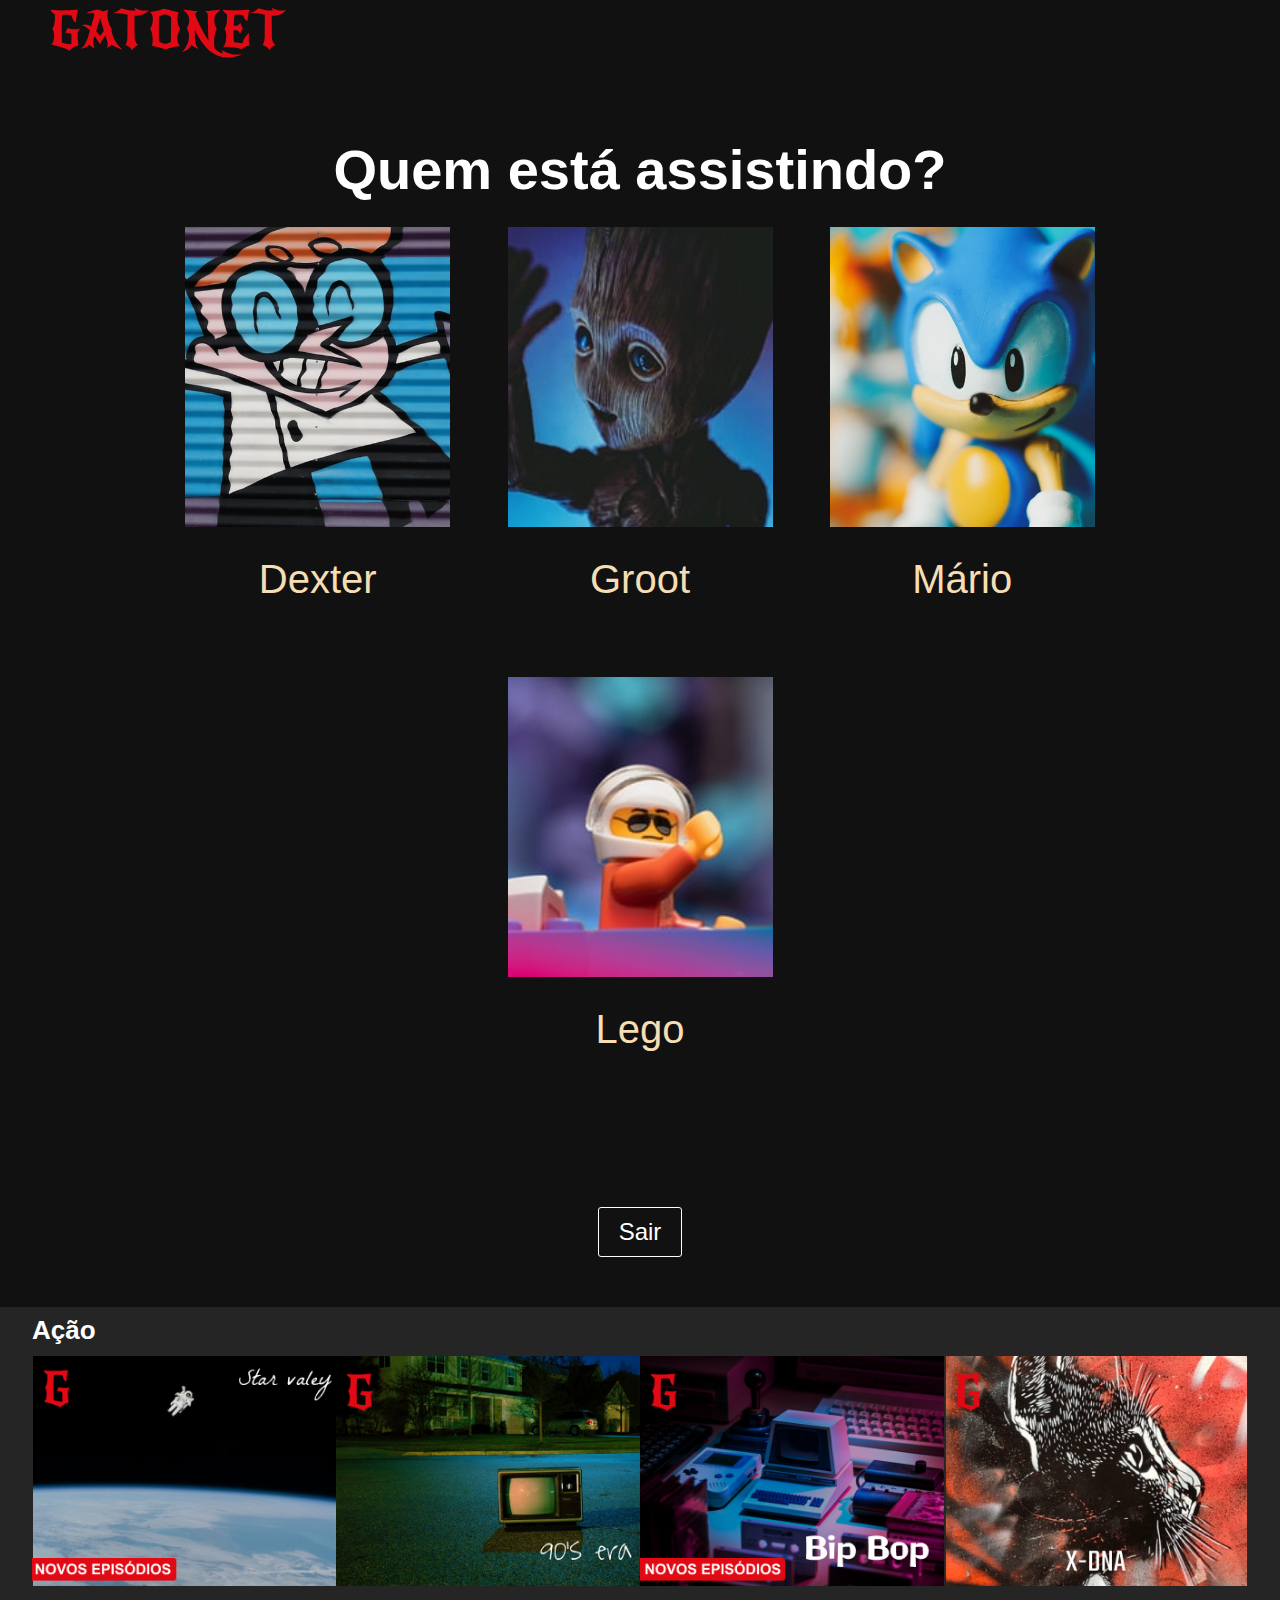
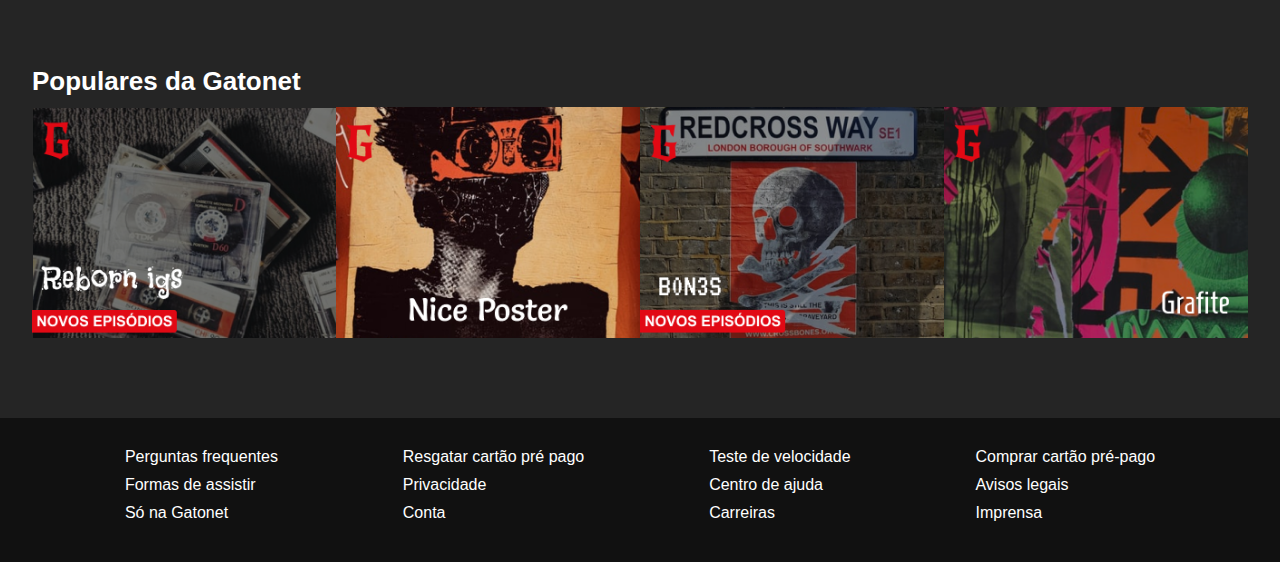
==== catalogo-login.html @ 91923c45 "Add files via upload" ====
<!DOCTYPE html>
<html lang="pt-br">

<head>
  <meta charset="UTF-8">
  <meta http-equiv="X-UA-Compatible" content="IE=edge">
  <meta name="viewport" content="width=device-width, initial-scale=1.0">
  <meta name="author" content="Lucas Carlos da Silva github:Lusques">
  <meta name="description" content="Séries e filmes para toda a família gratuito! Venha para a Gatonet e...">
  <meta name="keyworlds" content="Gatonet, séries grátis, grátis, netflix, barato">
  <link rel="shortcut icon" href="image/G.svg" type="image/svg">
  <link rel="stylesheet" href="style/style.css">
  <title>GATONET</title>
</head>

<body>
  <section id="content">
    <input type="radio" name="profile" id="select-profile0" class="choose-user" checked>
    <input type="radio" name="profile" id="select-profile1" class="choose-user">
    <input type="radio" name="profile" id="select-profile2" class="choose-user">
    <input type="radio" name="profile" id="select-profile3" class="choose-user">
    <input type="radio" name="profile" id="select-profile4" class="choose-user">
    <input type="checkbox" id="nav-phone" class="choose-user">
    <section id="loading-painel">
      <img class="svg logo-carregamento" src="image/Logo-carregamento.svg" alt="carregamento da pagina">
    </section>
    <header id="nav-bar">
      <div class="home">
        <a href="manutencao-catalogo.html"> <img src="image/Logo.svg" alt="Gatonet"></a>
      </div>
      <nav id="grid-nav0">
        <div id="grid-nav1">
          <div class="menu">
            <a href="manutencao-catalogo.html" class="navigation-button">Início</a>
            <a href="manutencao-catalogo.html" class="navigation-button">Series</a>
            <a href="manutencao-catalogo.html" class="navigation-button">Filmes</a>
            <a href="manutencao-catalogo.html" class="navigation-button">Mais recentes</a>
            <a href="manutencao-catalogo.html" class="navigation-button">Minha lista</a>
          </div>
        </div>
        <div id="grid-nav2">
          <div class="menu">
            <a class="navigation-button" href="#"><img src="image/search.svg" alt="Pesquisar"></a>
            <a class="navigation-button" href="manutencao-catalogo.html" style="text-transform: uppercase;">Infantil</a>
            <a class="navigation-button" href="manutencao-catalogo.html" style="text-transform: uppercase;">Infantil</a>
            <a class="navigation-button" href="#"> <img src="image/gift.svg" alt="Compras"> </a>
            <a class="navigation-button" href="#"> <img src="image/sino.svg" alt="Notificações"> </a>
          </div>
        </div>
        <div id="grid-nav3">
          <label id="profile-image" for="select-profile0">
            <div id="profile-mask">
            </div>
            <div>
              <img src="image/more.svg" alt="mais">
            </div>
          </label>
        </div>
      </nav>
      <div id="grid-nav-responsive">
        <label for="nav-phone">
          <img src="image/menu-phone.svg" alt="menu">
        </label>
      </div>
    </header>
    <section id="select-profile">
      <div class="home" style="margin-top: 7px;">
        <img src="image/Logo.svg" alt="">
      </div>
      <div>
        <h1 class="title">Quem está assistindo?</h1>
        <div class="users">
          <div class="flex">
            <label class="perfil" for="select-profile1">
              <div id="mask-perfil1" class="mask-perfil">
              </div>
              <p class="username">Dexter</p>
            </label>
            <label class="perfil" for="select-profile2">
              <div id="mask-perfil2" class="mask-perfil">
              </div>
              <p class="username">Groot</p>
            </label>
            <label class="perfil" for="select-profile3">
              <div id="mask-perfil3" class="mask-perfil">
              </div>
              <p class="username">Mário</p>
            </label>
            <label class="perfil" for="select-profile4">
              <div id="mask-perfil4" class="mask-perfil">
              </div>
              <p class="username">Lego</p>
            </label>
          </div>
        </div>
        <div id="div-button">
          <a href="manutencao-catalogo.html" class="button">Sair</a>
        </div>
      </div>
    </section>
    <section id="menu-phone">
      <div id="menu-phone0">
        <div id="menu-phone1">
          <label id="menu-phone2" for="select-profile0">
            <div id="profile-phone">

            </div>
            <img src="image/more.svg" alt="">
          </label>
          <div class="nav-content-phone">
            <a href="manutencao-catalogo.html" class="buttons-phone">Início</a>
            <a href="manutencao-catalogo.html" class="buttons-phone">Séries</a>
            <a href="manutencao-catalogo.html" class="buttons-phone">Filmes</a>
            <a href="manutencao-catalogo.html" class="buttons-phone">Mais recentes</a>
            <a href="manutencao-catalogo.html" class="buttons-phone">Minha lista</a>
          </div>
        </div>
      </div>

    </section>
    <section id="content-catalogo">
      <section id="serie-sample">
        <div class="pelicula">
          <div class="information-content">
            <div class="information">
              <p class="text">
                Todos têm uma função
                Trabalhando na estação
                Enfrentando os perigos
                Thomas e seus amigos
              </p>
            </div>
            <div class="information-buttons">
              <a href="#" class="information-button-play"> <img src="image/play.svg" alt=""><span> Assistir</span></a>
              <a href="#" class="information-button-more"> <img src="image/informationsvg.svg" alt=""> <span> Mais informações</span></a>
            </div>
          </div>
        </div>
      </section>
      <div style="height: 120px; width: 100%; background-color: #3A3A3A;"></div>
      <section class="catalogo">
        <div class="series-column row">
          <h2>Populares da Gatonet</h2>
          <div class="series-catalogo">
            <div class="series-column"> <img class="template" src="image/serie11.png" alt="">
              <div class="flex-row">
                <h2>1h36min</h2>
                <img class="classification" src="image/18.png" alt="">
                <h2>2016</h2>
              </div>
            </div>
            <div class="series-column"> <img class="template" src="image/serie12.jpg" alt="">
              <div class="flex-row">
                <h2>2h32min</h2>
                <img class="classification" src="image/18.png" alt="">
                <h2>2018</h2>
              </div>
            </div>
            <div class="series-column"> <img class="template" src="image/serie13.jpg" alt="">
              <div class="flex-row">
                <h2>1h12min</h2>
                <img class="classification" src="image/18.png" alt="">
                <h2>2021</h2>
              </div>
            </div>
            <div class="series-column"> <img class="template" src="image/serie14.jpg" alt="">
              <div class="flex-row">
                <h2>3h13min</h2>
                <img class="classification" src="image/18.png" alt="">
                <h2>2022</h2>
              </div>
            </div>
          </div>
        </div>
        <div class="series-column row">
          <h2>Continue assistindo</h2>
          <div class="series-catalogo">
            <div class="series-column"> <img class="template" src="image/serie21.png" alt="">
            </div>
            <div class="series-column"> <img class="template" src="image/serie22.jpg" alt="">
            </div>
            <div class="series-column"> <img class="template" src="image/serie23.jpg" alt="">
            </div>
            <div class="series-column"> <img class="template" src="image/serie24.jpg" alt="">
            </div>
          </div>
        </div>
        <div class="series-column row">
          <h2>Ação</h2>
          <div class="series-catalogo">
            <div class="series-column"> <img class="template" src="image/serie31.png" alt="">
            </div>
            <div class="series-column"> <img class="template" src="image/serie32.jpg" alt="">
            </div>
            <div class="series-column"> <img class="template" src="image/serie33.jpg" alt="">
            </div>
            <div class="series-column"> <img class="template" src="image/serie34.jpg" alt="">
            </div>
          </div>
        </div>
        <div class="series-column row">
          <h2>Populares da Gatonet</h2>
          <div class="series-catalogo">
            <div class="series-column"> <img class="template" src="image/serie41.png" alt="">
            </div>
            <div class="series-column"> <img class="template" src="image/serie42.jpg" alt="">
            </div>
            <div class="series-column"> <img class="template" src="image/serie43.jpg" alt="">
            </div>
            <div class="series-column"> <img class="template" src="image/serie44.jpg" alt="">
            </div>
          </div>
        </div>
        <footer>
          <section>
            <div>
              <a href="#">Perguntas frequentes</a>
              <a href="#">Formas de assistir</a>
              <a href="#">Só na Gatonet</a>
            </div>
            <div>
              <a href="#">Resgatar cartão pré pago</a>
              <a href="#">Privacidade</a>
              <a href="#">Conta</a>
            </div>
            <div>
              <a href="#">Teste de velocidade</a>
              <a href="#">Centro de ajuda</a>
              <a href="#">Carreiras</a>
            </div>
            <div>
              <a href="#">Comprar cartão pré-pago</a>
              <a href="#">Avisos legais</a>
              <a href="#">Imprensa </a>
            </div>
          </section>
        </footer>
      </section>
    </section>
  </section>
</body>

</html>
---- style/style.css ----
* {
  margin: 0;
  padding: 0;

  font-family: Arial, Helvetica, sans-serif;
  list-style: none;
  text-decoration: none;

  /* transition: 0.6s; */
}
body {
  background-color: #252525;
}

footer {
  padding: 30px 0;
  height: fit-content;
  width: 100%;
  background-color: #111;
}

footer section {
  margin: auto;
  display: flex;
  flex-direction: row;
  justify-content: space-evenly;
  height: 60%;
  width: 100%;
}

footer div {
  display: flex;
  flex-direction: column;
}

footer a {
  margin: auto 0;
  margin-bottom: 10px;
  color: var(--color-text);

  text-align: left;
}

:root {
  --min-height: 100vh;
  --min-width: 100%;
  --svg-img-height: 100%;
  --svg-img-width: 100%;

  --position-some: -300%;

  --color-text: white;
  --color-background: #111;
}

#content {
  min-height: 100vh;
  height: fit-content;
  min-width: var(--min-width);

  background-color: #252525;
}

#content-manutencao {
  min-height: var(--min-height);
  height: fit-content;
  min-width: var(--min-width);

  background-position: right;
  background-size: cover;
  background-image: url(../image/404.jfif);
}

#loading-painel {
  height: var(--min-height);
  width: var(--min-width);
  position: fixed;
  top: var(--position-some);
  left: 0;

  opacity: 1;
  z-index: 0;

  animation-name: painel-loading;
  animation-duration: 5s;
  background-color: var(--color-background);
}

#select-profile {
  min-height: var(--min-height);
  height: fit-content;
  width: var(--min-width);

  position: absolute;
  top: 0;
  left: 0;

  background-color: var(--color-background);

  transition: 1s;
  z-index: 10;
}

#menu-phone {
  display: none;
  position: absolute;
  top: var(--position-some);
  left: 0;

  background-color: #222;
  height: 100vh;
  width: 100%;
  z-index: 5;

  transition: 0.6s;
}

#menu-phone0 {
  position: absolute;
  top: 50%;
  left: 50%;
  transform: translate(-50%, -50%);
  min-height: 70%;
  height: fit-content;
  width: 70%;
}

#menu-phone1 {
  margin: 30px auto;
  height: 100%;
  width: fit-content;

  display: flex;
  flex-direction: column;
  justify-content: space-evenly;
}

#menu-phone2 {
  display: flex;
  margin: auto;
  flex-direction: row;
}

#profile-phone {
  margin-left: 23px;
  min-height: 60px;
  min-width: 60px;

  overflow: hidden;

  background-color: red;
}

#profile-phone ~ img {
  display: inline-block;
  margin-left: 10px;
}

#content-catalogo {
  position: relative;
  top: 0;
  left: 0;
  width: 100%;
}

#mask-perfil1 {
  background-size: 200%;
  background-position: center;
  background-image: url(../image/perfil1.jfif);
}

#mask-perfil2 {
  background-size: 200%;
  background-position: center;
  background-image: url(../image/perfil2.jfif);
}

#mask-perfil3 {
  background-size: 200%;
  background-position: center;
  background-image: url(../image/perfil3.jfif);
}

#mask-perfil4 {
  background-size: 200%;
  background-position: center;
  background-image: url(../image/perfil4.jfif);
}

#div-button {
  margin-top: 50px;
  margin-bottom: 50px;
  display: flex;
}

#nav-bar {
  position: absolute;
  top: 0;
  left: 0;

  display: grid;
  grid-template-columns: repeat(100, 1fr);
  height: 4.6875rem;
  width: var(--min-width);
  background-color: var(--color-background);

  transition: 0.6s;
  z-index: 10;
}

#grid-nav0 {
  display: grid;
  grid-template-columns: repeat(7, 1fr);
  grid-column-start: 5;
  grid-column-end: 101;
}

#grid-nav1 {
  grid-column-start: 1;
  grid-column-end: 4;
}

#grid-nav2 {
  grid-column-start: 5;
  grid-column-end: 7;
}

#grid-nav3 {
  height: 100%;
  grid-column-start: 7;
  grid-column-end: 8;
}

#grid-nav-responsive {
  display: none;
}

#grid-nav-responsive label {
  cursor: pointer;
}

#profile-menu-phone {
  max-height: 45px;
  max-width: 45px;
  background-color: red;
}

#profile-image {
  display: flex;
  position: relative;
  top: 50%;
  transform: translateY(-50%);
  margin: auto 0 auto 5%;
}

#profile-image:hover {
  cursor: pointer;
}

#profile-image div:nth-child(2) {
  margin: auto 0 auto 10px;
}

#profile-mask {
  height: 45px;
  width: 45px;
  /* overflow: hidden; */

  background-color: rgb(255, 0, 0);
}
#serie-sample {
  min-height: 100vh;
  width: 100%;

  background-position: center;
  background-size: cover;
  background-image: url(../image/train.jpg);
}
/* ===== ID Manutenção ===== */
#manut-mask {
  height: var(--min-height);
  width: 100%;

  text-align: center;
  background-color: rgba(0, 0, 0, 0.7);
}
#manut-mask section {
  position: absolute;
  top: 45%;
  left: 50%;
  transform: translate(-50%, -55%);
  width: 950px;
}
#manut-mask h1 {
  margin-top: 125px;
  margin-bottom: 20px;

  font-weight: initial;
  font-size: 60px;

  color: var(--color-text);
}
#manut-mask p {
  margin-bottom: 180px;
  font-size: 25px;

  color: var(--color-text);
}
#manut-mask a {
  padding: 10px 20px;
  border: solid 1px var(--color-text);
  border-radius: 3px;

  font-size: 25px;

  color: var(--color-text);
}
#manut-mask a:hover {
  color: #111;
  background-color: var(--color-text);
}
/* ===== class ===== */
.home {
  margin: auto;
  padding-left: 50px;
}

.nav-content-phone {
  width: fit-content;
  margin: auto;
}

.buttons-phone {
  margin-top: 20px;
  display: block;

  font-size: 1.75rem;
  text-align: center;
  color: var(--color-text);
}

.choose-user {
  display: none;
}

.svg {
  height: 95%;
  width: var(--svg-img-width);
}

.logo-carregamento {
  position: relative;
  left: 50%;
  transform: translate(-50%, 2.5%);

  animation-name: loading;
  animation-duration: 3.5s;
  opacity: 1;
}

.title {
  margin-top: 75px;
  margin-bottom: 25px;

  font-size: 3.5rem;

  font-weight: bold;
  text-align: center;
  color: white;
}

.users {
  width: 80%;
  margin: auto;
}

.flex {
  display: flex;
  justify-content: space-evenly;
  flex-wrap: wrap;
}

.mask-perfil {
  height: 18.75rem;
  width: 16.5625rem;
  overflow: hidden;
}

.perfil {
  transition: 0.6s;
}

.perfil:hover {
  cursor: pointer;
  filter: contrast(0.6);
}

.username {
  margin-top: 30px;
  margin-bottom: 75px;
  font-size: 2.5rem;
  text-align: center;
  color: wheat;
}

.button {
  margin: auto;
  padding: 10px 20px;
  border: solid 1px var(--color-text);
  border-radius: 3px;

  grid-column-start: 6;
  grid-column-end: 9;

  font-size: 1.5rem;
  text-align: center;
  margin-top: 30px;
  color: var(--color-text);

  transition: 0.6s;
}

.button:hover {
  color: var(--color-background);
  background-color: var(--color-text);
}

.menu {
  height: 100%;
  display: flex;
  font-size: 1.25rem;
  justify-content: space-evenly;
}

.menu a {
  margin: auto 0;
  color: var(--color-text);
}

.menu img {
  margin: auto 0;
  height: 50%;
}

.navigation-button {
  transition: 0.6s;
}

.navigation-button:hover {
  border-bottom: solid 1px var(--color-text);
}

.pelicula {
  height: 100vh;
  width: 100%;

  position: relative;
  top: 0;
  left: 0;

  background-color: rgba(0, 0, 0, 0.5);
}

.information-content {
  height: fit-content;
  width: 360px;

  position: relative;
  top: 40%;
  left: 50px;
  transform: translateY(-50%);
  /* background-color: red; */
}

.information {
  margin-bottom: 25px;
  height: fit-content;
  width: 290px;

  line-height: 1.5;
  position: relative;
  top: 0;
  left: 0;
}

.text {
  font-size: 21px;
  color: var(--color-text);
}

.information-buttons {
  display: flex;
  font-weight: bold;
}

.information-buttons span {
  position: relative;
  bottom: 0px;
}

.information-button-play {
  position: relative;
  padding: 5px 10px;
  border-radius: 3px;
  color: black;
  background-color: rgba(255, 255, 255, 0.9);
  transition: 0.6s;
}
.information-button-play:hover {
  background-color: white;
}

.information-buttons img {
  position: relative;
  top: 50%;
  transform: translateY(-50%);
}

.information-button-more {
  margin-left: 20px;
  position: relative;

  color: var(--color-text);
  padding: 5px 10px;
  vertical-align: auto;
  border-radius: 3px;
  background-color: #565052ce;

  transition: 0.6s;
}
.information-button-more:hover {
  background-color: #565052ff;
}

.information-button-more img {
  position: relative;
  top: 50%;
  transform: translateY(-50%);
  height: 15px;
}

.catalogo {
  margin: auto;
  position: absolute;
  top: 55%;
  left: 50%;
  transform: translateX(-50%);
  height: 300px;
  width: 100%;

  /* background-color: red; */
}
.series-column {
  margin: auto;
  width: 100%;
  margin-bottom: 40px;
  display: flex;
  flex-direction: column;
}
.series-column h2 {
  margin-bottom: 10px;

  font-size: 26px;
  color: var(--color-text);
}
.series-column img {
  width: 100%;
}
.row {
  width: 95%;
}
.template {
  transition: 0.6s;
}
.template:hover {
  cursor: pointer;

  transform: scale(1.05);

  box-shadow: 2px 2px 20px rgba(255, 255, 255, 0.8);
  z-index: 1;
}
.series-catalogo {
  margin-bottom: px;
  display: grid;
  grid-template-columns: repeat(4, 1fr);
  flex-wrap: wrap;
  transition: 0.6s;
}
.classification {
  max-height: 34px;
  max-width: 34px;
}

.flex-row {
  margin-top: 10px;
  display: flex;
  justify-content: space-evenly;
}
/* ===== animações ===== */

#select-profile0:checked ~ #nav-bar {
  position: absolute;
  top: -30%;
}

#select-profile1:checked ~ #select-profile,
#select-profile2:checked ~ #select-profile,
#select-profile3:checked ~ #select-profile,
#select-profile4:checked ~ #select-profile {
  opacity: 0;
  top: var(--position-some);
}

#nav-phone:checked ~ #menu-phone {
  top: 0;
}

#select-profile0:checked ~ #nav-bar #grid-nav3 #profile-mask,
#select-profile0:checked ~ #menu-phone #profile-phone {
  opacity: 0;
}
#select-profile1:checked ~ #nav-bar #grid-nav3 #profile-mask,
#select-profile1:checked ~ #menu-phone #profile-phone {
  background-size: 90px;
  background-position: center;
  background-image: url(../image/perfil1.jfif);
}
#select-profile2:checked ~ #nav-bar #grid-nav3 #profile-mask,
#select-profile2:checked ~ #menu-phone #profile-phone {
  background-size: 90px;
  background-position: center;
  background-image: url(../image/perfil2.jfif);
}
#select-profile3:checked ~ #nav-bar #grid-nav3 #profile-mask,
#select-profile3:checked ~ #menu-phone #profile-phone {
  background-size: 90px;
  background-position: center;
  background-image: url(../image/perfil3.jfif);
}
#select-profile4:checked ~ #nav-bar #grid-nav3 #profile-mask,
#select-profile4:checked ~ #menu-phone #profile-phone {
  background-size: 120px;
  background-position: center;
  background-image: url(../image/perfil4.jfif);
}

@keyframes loading {
  0% {
    opacity: 0;
  }
  20% {
    opacity: 1;
  }
  40% {
    opacity: 0;
  }
  60% {
    opacity: 1;
  }
  80% {
    opacity: 0;
  }
  100% {
    opacity: 1;
  }
}
@keyframes painel-loading {
  0% {
    top: 0;
    opacity: 1;
    z-index: 20;
  }
  20% {
    top: 0;
    opacity: 1;
    z-index: 20;
  }
  40% {
    top: 0;
    opacity: 1;
    z-index: 20;
  }
  60% {
    top: 0;
    opacity: 1;
    z-index: 20;
  }
  70% {
    top: 0;
    opacity: 1;
    z-index: 20;
  }
  100% {
    top: 0;
    opacity: 0;
    z-index: 20;
  }
}

@media only screen and (max-width: 1400px) {
  #grid-nav1 {
    grid-column-start: 1;
    grid-column-end: 5;
  }
}

@media only screen and (max-width: 1200px) {
  #menu-phone {
    display: block;
  }
  #nav-bar {
    grid-template-columns: repeat(7, 1fr);
  }
  #grid-nav1 {
    grid-column-start: 1;
    grid-column-end: 5;
  }
  #grid-nav0 {
    display: none;
  }
  #grid-nav-responsive {
    /* padding-right: 10px; */
    display: block;
    height: 100%;
    width: 100%;
    grid-column-start: 7;
  }
  #grid-nav-responsive label {
    margin: auto;
    align-content: center;
  }
  #grid-nav-responsive img {
    width: 75px;
  }
}
@media only screen and (max-width: 995px) {
  footer a {
    font-size: 10px;
  }
  #manut-mask section {
    width: fit-content;
  }
  #manut-mask h1 {
    margin-top: 120px;
    margin-bottom: 20px;

    font-size: 40px;
  }
  #manut-mask p {
    margin-bottom: 165px;
    font-size: 15px;

    color: var(--color-text);
  }
  #manut-mask a {
    font-size: 15px;

    color: var(--color-text);
  }
  /* .series-column {

  } */
  .series-column h2 {
    font-size: 16px;
  }
  .series-catalogo h2:nth-child(3) {
    color: transparent;
    background-clip: text;
    -webkit-background-clip: text;
    background-image: linear-gradient(white, #777, #444, white);
  }
  .classification {
    display: none;
  }
}
@media only screen and (max-width: 661px) {
  .home {
    width: fit-content;
    padding: 0;
  }
  .title {
    font-size: 2.5rem;
  }
  .mask-perfil {
    height: 16.75rem;
    width: 14.5625rem;
  }
  .username {
    font-size: 1.5rem;
  }
  footer a {
    transform: scale(0.7);
  }
}
@media only screen and (max-width: 440px) {
  .title {
    font-size: 1.5rem;
  }
  .mask-perfil {
    height: 14.75rem;
    width: 12.5625rem;
  }
  .username {
    font-size: 1.25rem;
  }
  .series-column h2 {
    font-size: 12px;
  }
  .text {
    font-size: 16px;
  }
  .information-content {
    left: 0;
    transform: scale(0.7);
  }
  /* .information-button-play {
    transform: scale(0.7);
  }
  .information-button-more {
    transform: scale(0.7);
  } */
}
@media only screen and (max-width: 375px) {
  .home img {
    max-width: 150px;
  }
  .series-column h2 {
    display: none;
  }
  .information-content {
    width: fit-content;
  }
}
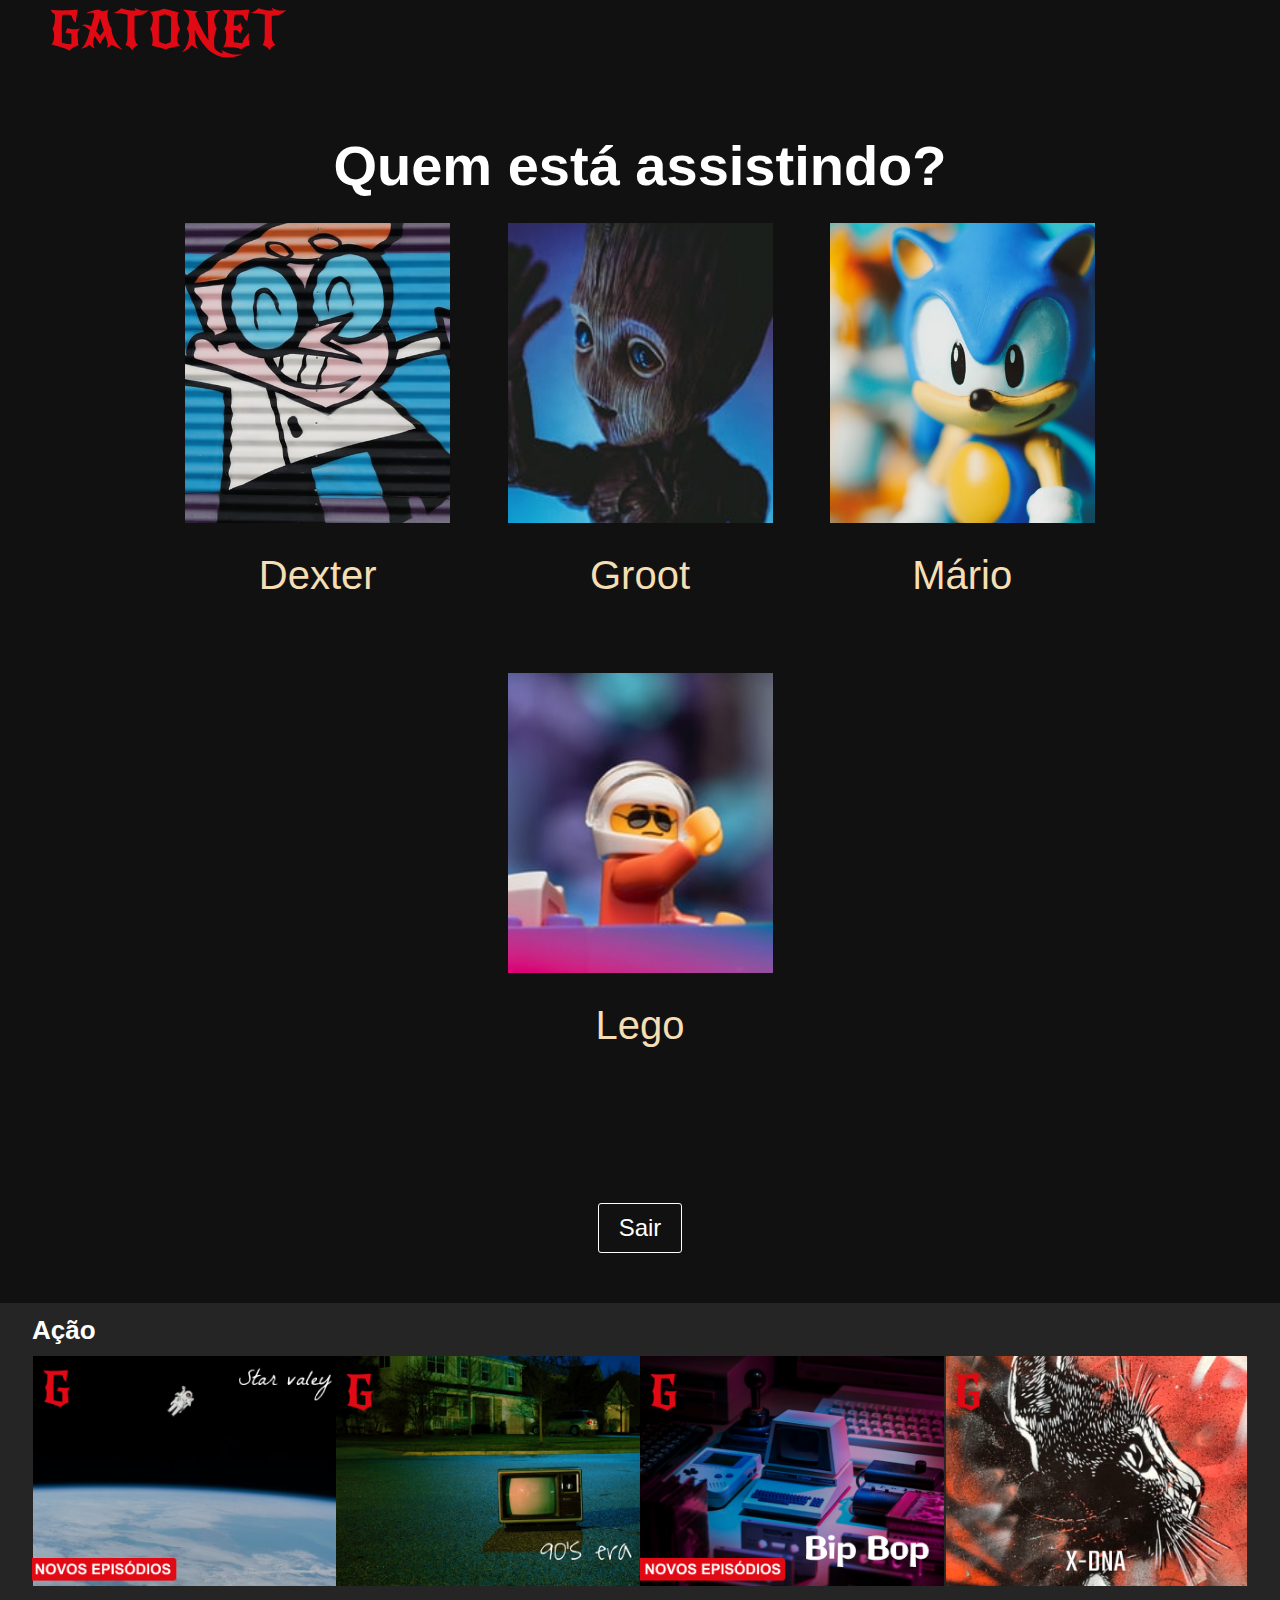
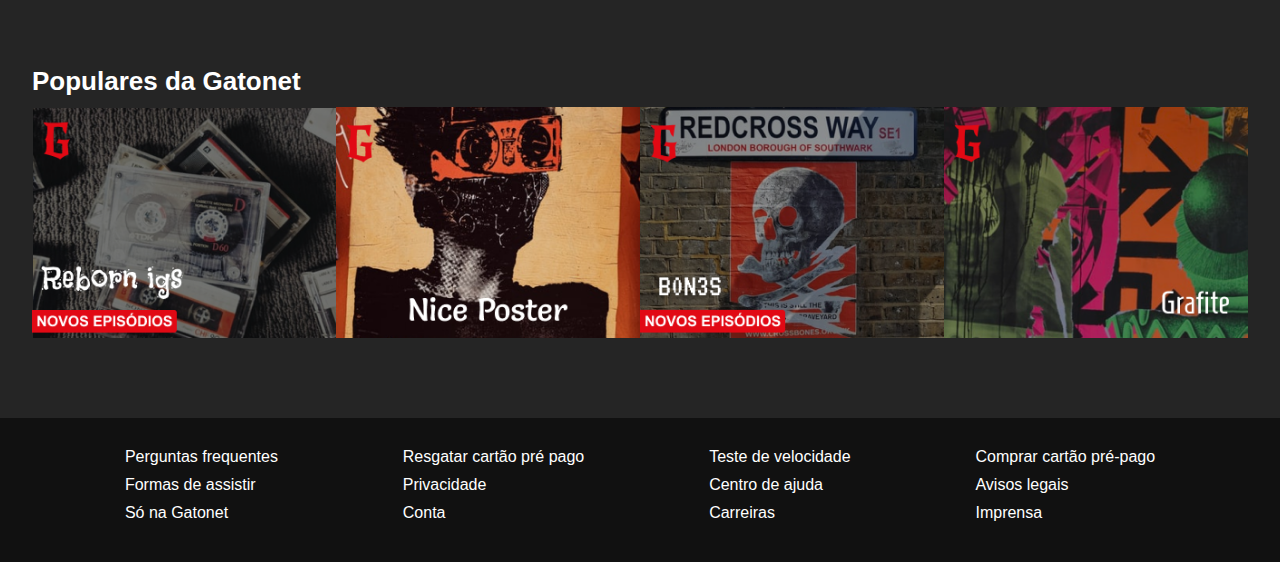
==== commit 4f0d3bdd: "Update catalogo-login.html" ====
--- a/catalogo-login.html
+++ b/catalogo-login.html
@@ -1,5 +1,5 @@
-<!DOCTYPE html>
-<html lang="pt-br">
+<!DOCTYPE index<html lang="pt-br">
+
 
 <head>
   <meta charset="UTF-8">
@@ -26,7 +26,7 @@
     </section>
     <header id="nav-bar">
       <div class="home">
-        <a href="manutencao-catalogo.html"> <img src="image/Logo.svg" alt="Gatonet"></a>
+        <a href="#"> <img src="image/Logo.svg" alt="Gatonet"></a>
       </div>
       <nav id="grid-nav0">
         <div id="grid-nav1">
@@ -36,12 +36,12 @@
             <a href="manutencao-catalogo.html" class="navigation-button">Filmes</a>
             <a href="manutencao-catalogo.html" class="navigation-button">Mais recentes</a>
             <a href="manutencao-catalogo.html" class="navigation-button">Minha lista</a>
+            <a href="index.html" class="buttons-phone" style="border: solid 1px white; border-radius: 3px; padding: 3px 6px;">Sair</a>
           </div>
         </div>
         <div id="grid-nav2">
           <div class="menu">
             <a class="navigation-button" href="#"><img src="image/search.svg" alt="Pesquisar"></a>
-            <a class="navigation-button" href="manutencao-catalogo.html" style="text-transform: uppercase;">Infantil</a>
             <a class="navigation-button" href="manutencao-catalogo.html" style="text-transform: uppercase;">Infantil</a>
             <a class="navigation-button" href="#"> <img src="image/gift.svg" alt="Compras"> </a>
             <a class="navigation-button" href="#"> <img src="image/sino.svg" alt="Notificações"> </a>
@@ -94,7 +94,7 @@
           </div>
         </div>
         <div id="div-button">
-          <a href="manutencao-catalogo.html" class="button">Sair</a>
+          <a href="index.html" class="button">Sair</a>
         </div>
       </div>
     </section>
@@ -131,8 +131,8 @@
               </p>
             </div>
             <div class="information-buttons">
-              <a href="#" class="information-button-play"> <img src="image/play.svg" alt=""><span> Assistir</span></a>
-              <a href="#" class="information-button-more"> <img src="image/informationsvg.svg" alt=""> <span> Mais informações</span></a>
+              <a href="manutencao-catalogo.html" class="information-button-play"> <img src="image/play.svg" alt=""><span> Assistir</span></a>
+              <a href="manutencao-catalogo.html" class="information-button-more"> <img src="image/informationsvg.svg" alt=""> <span> Mais informações</span></a>
             </div>
           </div>
         </div>
@@ -240,4 +240,4 @@
   </section>
 </body>
 
-</html>+</html>
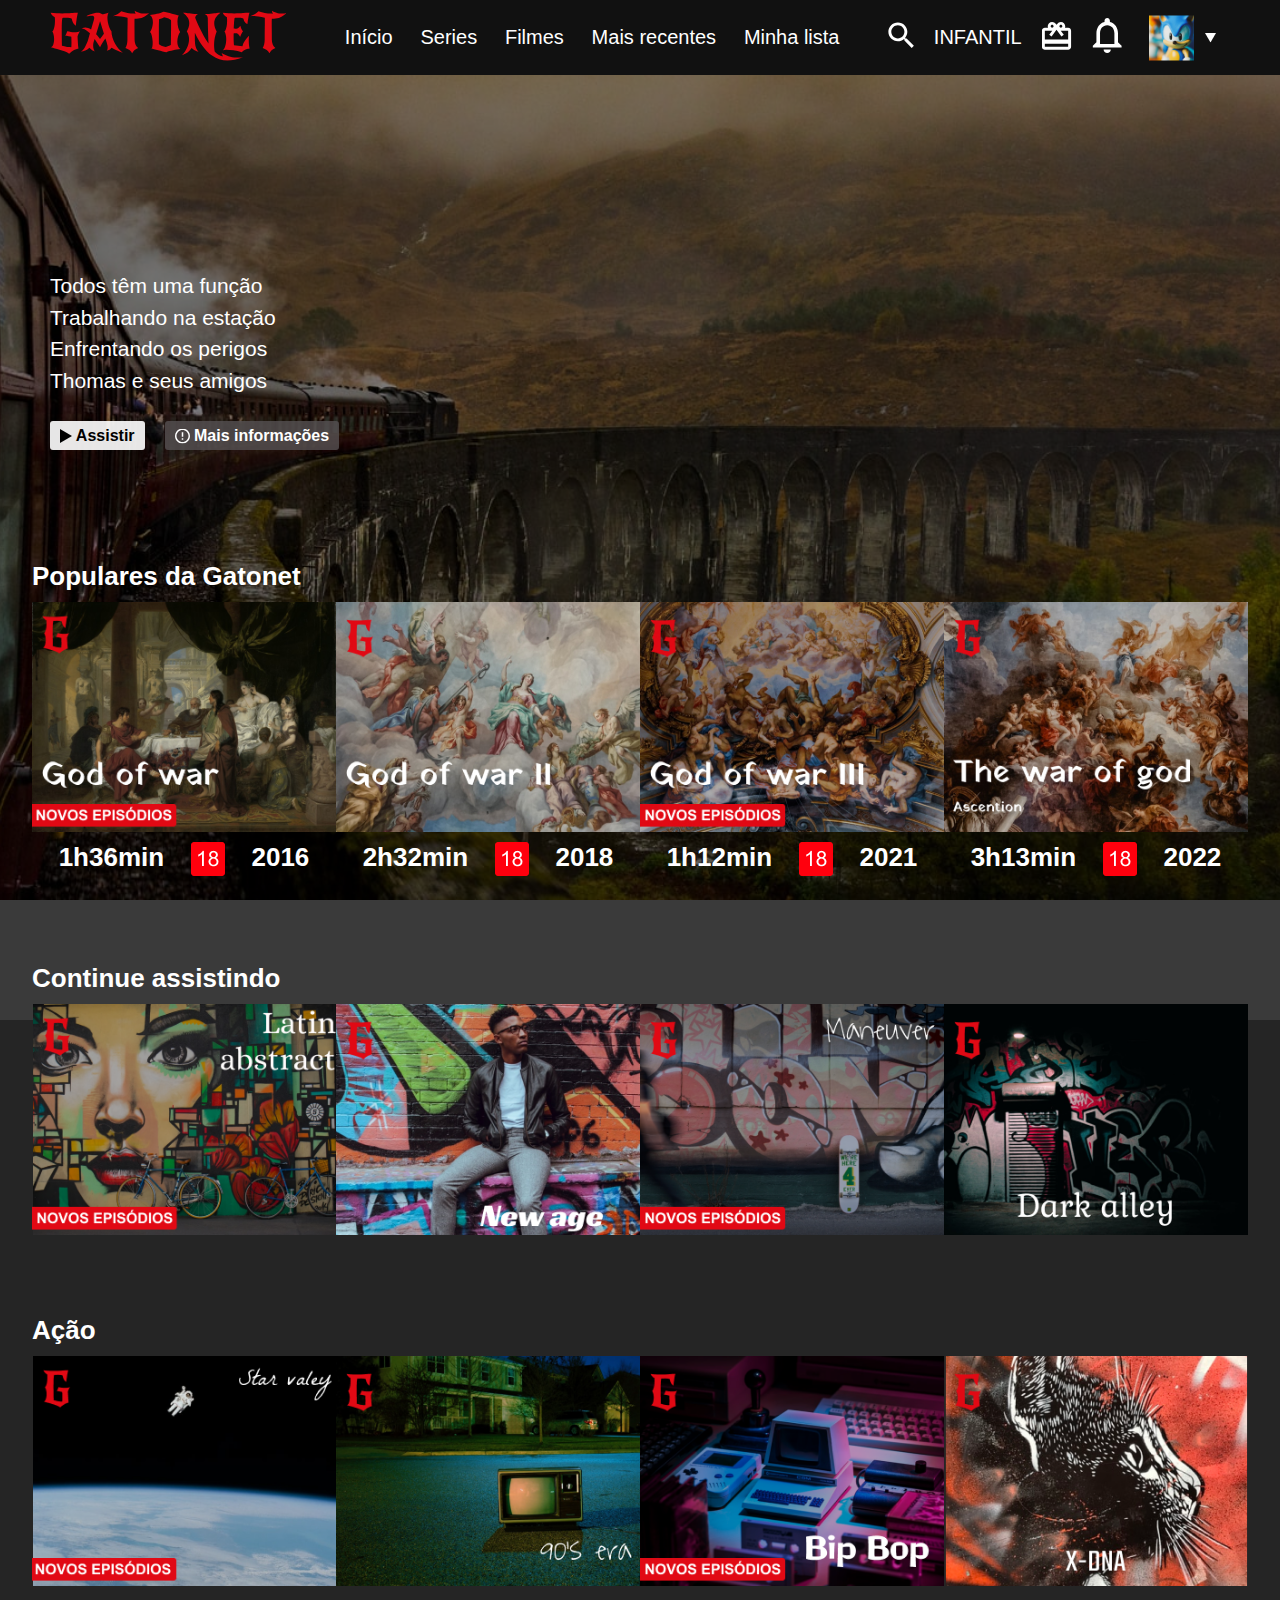
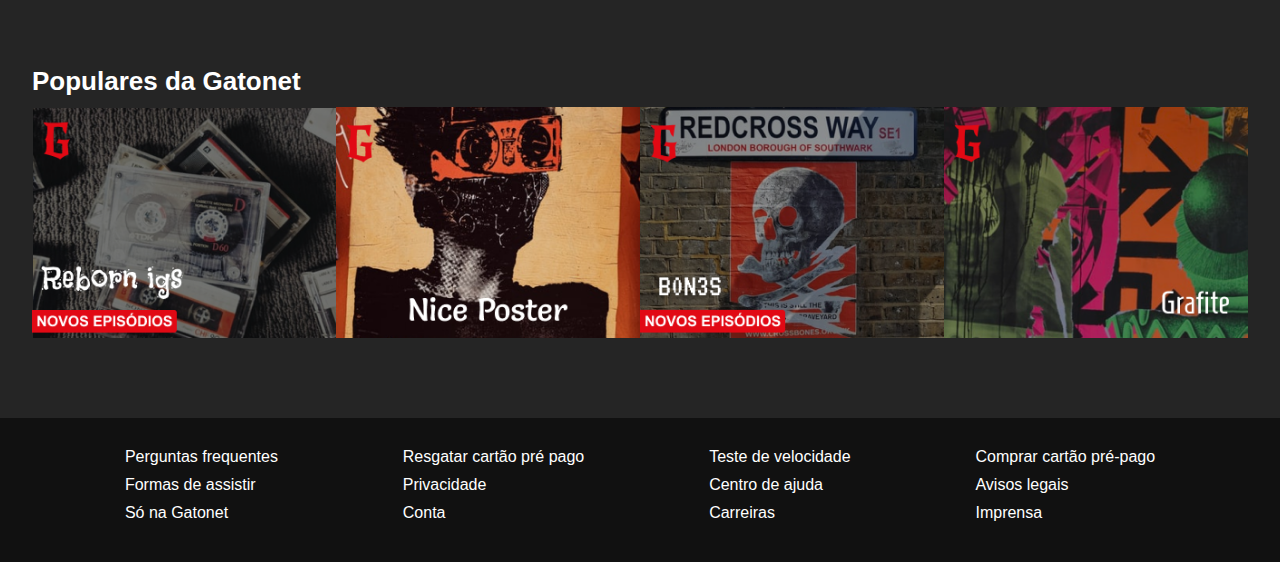
==== commit 2ea2f904: "Update catalogo-login.html" ====
--- a/catalogo-login.html
+++ b/catalogo-login.html
@@ -1,5 +1,5 @@
-<!DOCTYPE index<html lang="pt-br">
-
+<!DOCTYPE html>
+<html lang="pt-br">
 
 <head>
   <meta charset="UTF-8">
@@ -9,16 +9,16 @@
   <meta name="description" content="Séries e filmes para toda a família gratuito! Venha para a Gatonet e...">
   <meta name="keyworlds" content="Gatonet, séries grátis, grátis, netflix, barato">
   <link rel="shortcut icon" href="image/G.svg" type="image/svg">
-  <link rel="stylesheet" href="style/style.css">
+  <link rel="stylesheet" href="style/style2.css">
   <title>GATONET</title>
 </head>
 
 <body>
   <section id="content">
-    <input type="radio" name="profile" id="select-profile0" class="choose-user" checked>
+    <input type="radio" name="profile" id="select-profile0" class="choose-user">
     <input type="radio" name="profile" id="select-profile1" class="choose-user">
     <input type="radio" name="profile" id="select-profile2" class="choose-user">
-    <input type="radio" name="profile" id="select-profile3" class="choose-user">
+    <input type="radio" name="profile" id="select-profile3" class="choose-user" checked>
     <input type="radio" name="profile" id="select-profile4" class="choose-user">
     <input type="checkbox" id="nav-phone" class="choose-user">
     <section id="loading-painel">
@@ -36,7 +36,6 @@
             <a href="manutencao-catalogo.html" class="navigation-button">Filmes</a>
             <a href="manutencao-catalogo.html" class="navigation-button">Mais recentes</a>
             <a href="manutencao-catalogo.html" class="navigation-button">Minha lista</a>
-            <a href="index.html" class="buttons-phone" style="border: solid 1px white; border-radius: 3px; padding: 3px 6px;">Sair</a>
           </div>
         </div>
         <div id="grid-nav2">
@@ -113,6 +112,7 @@
             <a href="manutencao-catalogo.html" class="buttons-phone">Filmes</a>
             <a href="manutencao-catalogo.html" class="buttons-phone">Mais recentes</a>
             <a href="manutencao-catalogo.html" class="buttons-phone">Minha lista</a>
+            <a href="index.html" class="buttons-phone" style="border: solid 1px white; border-radius: 3px; padding: 3px 6px;">Sair</a>
           </div>
         </div>
       </div>
--- a/style/style2.css
+++ b/style/style2.css
@@ -0,0 +1,834 @@
+* {
+  margin: 0;
+  padding: 0;
+
+  font-family: Arial, Helvetica, sans-serif;
+  list-style: none;
+  text-decoration: none;
+
+  /* transition: 0.6s; */
+}
+body {
+  background-color: #252525;
+}
+
+footer {
+  padding: 30px 0;
+  height: fit-content;
+  width: 100%;
+  background-color: #111;
+}
+
+footer section {
+  margin: auto;
+  display: flex;
+  flex-direction: row;
+  justify-content: space-evenly;
+  height: 60%;
+  width: 100%;
+}
+
+footer div {
+  display: flex;
+  flex-direction: column;
+}
+
+footer a {
+  margin: auto 0;
+  margin-bottom: 10px;
+  color: var(--color-text);
+
+  text-align: left;
+}
+
+:root {
+  --min-height: 100vh;
+  --min-width: 100%;
+  --svg-img-height: 100%;
+  --svg-img-width: 100%;
+
+  --position-some: -300%;
+
+  --color-text: white;
+  --color-background: #111;
+}
+
+#content {
+  min-height: 100vh;
+  height: fit-content;
+  min-width: var(--min-width);
+
+  background-color: #252525;
+}
+
+#content-manutencao {
+  min-height: var(--min-height);
+  height: fit-content;
+  min-width: var(--min-width);
+
+  background-position: right;
+  background-size: cover;
+  background-image: url(../image/404.jfif);
+}
+
+#loading-painel {
+  height: var(--min-height);
+  width: var(--min-width);
+  position: fixed;
+  top: var(--position-some);
+  left: 0;
+
+  opacity: 1;
+  z-index: 0;
+
+  animation-name: painel-loading;
+  animation-duration: 5s;
+  background-color: var(--color-background);
+}
+
+#select-profile {
+  min-height: var(--min-height);
+  height: fit-content;
+  width: var(--min-width);
+
+  position: absolute;
+  top: 0;
+  left: 0;
+
+  background-color: var(--color-background);
+
+  transition: 1s;
+  z-index: 10;
+}
+
+#menu-phone {
+  display: none;
+  position: absolute;
+  top: var(--position-some);
+  left: 0;
+
+  background-color: #222;
+  height: 100vh;
+  width: 100%;
+  z-index: 5;
+
+  transition: 0.6s;
+}
+
+#menu-phone0 {
+  position: absolute;
+  top: 50%;
+  left: 50%;
+  transform: translate(-50%, -50%);
+  min-height: 70%;
+  height: fit-content;
+  width: 70%;
+}
+
+#menu-phone1 {
+  margin: 30px auto;
+  height: 100%;
+  width: fit-content;
+
+  display: flex;
+  flex-direction: column;
+  justify-content: space-evenly;
+}
+
+#menu-phone2 {
+  display: flex;
+  margin: auto;
+  flex-direction: row;
+}
+
+#profile-phone {
+  margin-left: 23px;
+  min-height: 60px;
+  min-width: 60px;
+
+  overflow: hidden;
+
+  background-color: red;
+}
+
+#profile-phone ~ img {
+  display: inline-block;
+  margin-left: 10px;
+}
+
+#content-catalogo {
+  position: relative;
+  top: 0;
+  left: 0;
+  width: 100%;
+}
+
+#mask-perfil1 {
+  background-size: 200%;
+  background-position: center;
+  background-image: url(../image/perfil1.jfif);
+}
+
+#mask-perfil2 {
+  background-size: 200%;
+  background-position: center;
+  background-image: url(../image/perfil2.jfif);
+}
+
+#mask-perfil3 {
+  background-size: 200%;
+  background-position: center;
+  background-image: url(../image/perfil3.jfif);
+}
+
+#mask-perfil4 {
+  background-size: 200%;
+  background-position: center;
+  background-image: url(../image/perfil4.jfif);
+}
+
+#div-button {
+  margin-top: 50px;
+  margin-bottom: 50px;
+  display: flex;
+}
+
+#nav-bar {
+  position: absolute;
+  top: 0;
+  left: 0;
+
+  display: grid;
+  grid-template-columns: repeat(100, 1fr);
+  height: 4.6875rem;
+  width: var(--min-width);
+  background-color: var(--color-background);
+
+  transition: 0.6s;
+  z-index: 10;
+}
+
+#grid-nav0 {
+  display: grid;
+  grid-template-columns: repeat(7, 1fr);
+  grid-column-start: 5;
+  grid-column-end: 101;
+}
+
+#grid-nav1 {
+  grid-column-start: 1;
+  grid-column-end: 4;
+}
+
+#grid-nav2 {
+  grid-column-start: 5;
+  grid-column-end: 7;
+}
+
+#grid-nav3 {
+  height: 100%;
+  grid-column-start: 7;
+  grid-column-end: 8;
+}
+
+#grid-nav-responsive {
+  display: none;
+}
+
+#grid-nav-responsive label {
+  cursor: pointer;
+}
+
+#profile-menu-phone {
+  max-height: 45px;
+  max-width: 45px;
+  background-color: red;
+}
+
+#profile-image {
+  display: flex;
+  position: relative;
+  top: 50%;
+  transform: translateY(-50%);
+  margin: auto 0 auto 5%;
+}
+
+#profile-image:hover {
+  cursor: pointer;
+}
+
+#profile-image div:nth-child(2) {
+  margin: auto 0 auto 10px;
+}
+
+#profile-mask {
+  height: 45px;
+  width: 45px;
+  /* overflow: hidden; */
+
+  background-color: rgb(255, 0, 0);
+}
+#serie-sample {
+  min-height: 100vh;
+  width: 100%;
+
+  background-position: center;
+  background-size: cover;
+  background-image: url(../image/train.jpg);
+}
+/* ===== ID Manutenção ===== */
+#manut-mask {
+  height: var(--min-height);
+  width: 100%;
+
+  text-align: center;
+  background-color: rgba(0, 0, 0, 0.7);
+}
+#manut-mask section {
+  position: absolute;
+  top: 45%;
+  left: 50%;
+  transform: translate(-50%, -55%);
+  width: 950px;
+}
+#manut-mask h1 {
+  margin-top: 125px;
+  margin-bottom: 20px;
+
+  font-weight: initial;
+  font-size: 60px;
+
+  color: var(--color-text);
+}
+#manut-mask p {
+  margin-bottom: 180px;
+  font-size: 25px;
+
+  color: var(--color-text);
+}
+#manut-mask a {
+  padding: 10px 20px;
+  border: solid 1px var(--color-text);
+  border-radius: 3px;
+
+  font-size: 25px;
+
+  color: var(--color-text);
+}
+#manut-mask a:hover {
+  color: #111;
+  background-color: var(--color-text);
+}
+/* ===== class ===== */
+.home {
+  margin: auto;
+  padding-left: 50px;
+}
+
+.nav-content-phone {
+  width: fit-content;
+  margin: auto;
+}
+
+.buttons-phone {
+  margin-top: 20px;
+  display: block;
+
+  font-size: 1.75rem;
+  text-align: center;
+  color: var(--color-text);
+}
+
+.choose-user {
+  display: none;
+}
+
+.svg {
+  height: 95%;
+  width: var(--svg-img-width);
+}
+
+.logo-carregamento {
+  position: relative;
+  left: 50%;
+  transform: translate(-50%, 2.5%);
+
+  animation-name: loading;
+  animation-duration: 3.5s;
+  opacity: 1;
+}
+
+.title {
+  margin-top: 75px;
+  margin-bottom: 25px;
+
+  font-size: 3.5rem;
+
+  font-weight: bold;
+  text-align: center;
+  color: white;
+}
+
+.users {
+  width: 80%;
+  margin: auto;
+}
+
+.flex {
+  display: flex;
+  justify-content: space-evenly;
+  flex-wrap: wrap;
+}
+
+.mask-perfil {
+  height: 18.75rem;
+  width: 16.5625rem;
+  overflow: hidden;
+}
+
+.perfil {
+  transition: 0.6s;
+}
+
+.perfil:hover {
+  cursor: pointer;
+  filter: contrast(0.6);
+}
+
+.username {
+  margin-top: 30px;
+  margin-bottom: 75px;
+  font-size: 2.5rem;
+  text-align: center;
+  color: wheat;
+}
+
+.button {
+  margin: auto;
+  padding: 10px 20px;
+  border: solid 1px var(--color-text);
+  border-radius: 3px;
+
+  grid-column-start: 6;
+  grid-column-end: 9;
+
+  font-size: 1.5rem;
+  text-align: center;
+  margin-top: 30px;
+  color: var(--color-text);
+
+  transition: 0.6s;
+}
+
+.button:hover {
+  color: var(--color-background);
+  background-color: var(--color-text);
+}
+
+.menu {
+  height: 100%;
+  display: flex;
+  font-size: 1.25rem;
+  justify-content: space-evenly;
+}
+
+.menu a {
+  margin: auto 0;
+  color: var(--color-text);
+}
+
+.menu img {
+  margin: auto 0;
+  height: 50%;
+}
+
+.navigation-button {
+  transition: 0.6s;
+}
+
+.navigation-button:hover {
+  border-bottom: solid 1px var(--color-text);
+}
+
+.pelicula {
+  height: 100vh;
+  width: 100%;
+
+  position: relative;
+  top: 0;
+  left: 0;
+
+  background-color: rgba(0, 0, 0, 0.5);
+}
+
+.information-content {
+  height: fit-content;
+  width: 360px;
+
+  position: relative;
+  top: 40%;
+  left: 50px;
+  transform: translateY(-50%);
+  /* background-color: red; */
+}
+
+.information {
+  margin-bottom: 25px;
+  height: fit-content;
+  width: 290px;
+
+  line-height: 1.5;
+  position: relative;
+  top: 0;
+  left: 0;
+}
+
+.text {
+  font-size: 21px;
+  color: var(--color-text);
+}
+
+.information-buttons {
+  display: flex;
+  font-weight: bold;
+}
+
+.information-buttons span {
+  position: relative;
+  bottom: 0px;
+}
+
+.information-button-play {
+  position: relative;
+  padding: 5px 10px;
+  border-radius: 3px;
+  color: black;
+  background-color: rgba(255, 255, 255, 0.9);
+  transition: 0.6s;
+}
+.information-button-play:hover {
+  background-color: white;
+}
+
+.information-buttons img {
+  position: relative;
+  top: 50%;
+  transform: translateY(-50%);
+}
+
+.information-button-more {
+  margin-left: 20px;
+  position: relative;
+
+  color: var(--color-text);
+  padding: 5px 10px;
+  vertical-align: auto;
+  border-radius: 3px;
+  background-color: #565052ce;
+
+  transition: 0.6s;
+}
+.information-button-more:hover {
+  background-color: #565052ff;
+}
+
+.information-button-more img {
+  position: relative;
+  top: 50%;
+  transform: translateY(-50%);
+  height: 15px;
+}
+
+.catalogo {
+  margin: auto;
+  position: absolute;
+  top: 55%;
+  left: 50%;
+  transform: translateX(-50%);
+  height: 300px;
+  width: 100%;
+
+  /* background-color: red; */
+}
+.series-column {
+  margin: auto;
+  width: 100%;
+  margin-bottom: 40px;
+  display: flex;
+  flex-direction: column;
+}
+.series-column h2 {
+  margin-bottom: 10px;
+
+  font-size: 26px;
+  color: var(--color-text);
+}
+.series-column img {
+  width: 100%;
+}
+.row {
+  width: 95%;
+}
+.template {
+  transition: 0.6s;
+}
+.template:hover {
+  cursor: pointer;
+
+  transform: scale(1.05);
+
+  box-shadow: 2px 2px 20px rgba(255, 255, 255, 0.8);
+  z-index: 1;
+}
+.series-catalogo {
+  margin-bottom: px;
+  display: grid;
+  grid-template-columns: repeat(4, 1fr);
+  flex-wrap: wrap;
+  transition: 0.6s;
+}
+.classification {
+  max-height: 34px;
+  max-width: 34px;
+}
+
+.flex-row {
+  margin-top: 10px;
+  display: flex;
+  justify-content: space-evenly;
+}
+/* ===== animações ===== */
+
+#select-profile0:checked ~ #nav-bar {
+  position: absolute;
+  top: -30%;
+}
+
+#select-profile1:checked ~ #select-profile,
+#select-profile2:checked ~ #select-profile,
+#select-profile3:checked ~ #select-profile,
+#select-profile4:checked ~ #select-profile {
+  opacity: 0;
+  top: var(--position-some);
+}
+
+#nav-phone:checked ~ #menu-phone {
+  top: 0;
+}
+
+#select-profile0:checked ~ #nav-bar #grid-nav3 #profile-mask,
+#select-profile0:checked ~ #menu-phone #profile-phone {
+  opacity: 0;
+}
+#select-profile1:checked ~ #nav-bar #grid-nav3 #profile-mask,
+#select-profile1:checked ~ #menu-phone #profile-phone {
+  background-size: 90px;
+  background-position: center;
+  background-image: url(../image/perfil1.jfif);
+}
+#select-profile2:checked ~ #nav-bar #grid-nav3 #profile-mask,
+#select-profile2:checked ~ #menu-phone #profile-phone {
+  background-size: 90px;
+  background-position: center;
+  background-image: url(../image/perfil2.jfif);
+}
+#select-profile3:checked ~ #nav-bar #grid-nav3 #profile-mask,
+#select-profile3:checked ~ #menu-phone #profile-phone {
+  background-size: 90px;
+  background-position: center;
+  background-image: url(../image/perfil3.jfif);
+}
+#select-profile4:checked ~ #nav-bar #grid-nav3 #profile-mask,
+#select-profile4:checked ~ #menu-phone #profile-phone {
+  background-size: 120px;
+  background-position: center;
+  background-image: url(../image/perfil4.jfif);
+}
+
+/* @keyframes loading {
+  0% {
+    opacity: 0;
+  }
+  20% {
+    opacity: 1;
+  }
+  40% {
+    opacity: 0;
+  }
+  60% {
+    opacity: 1;
+  }
+  80% {
+    opacity: 0;
+  }
+  100% {
+    opacity: 1;
+  }
+}
+@keyframes painel-loading {
+  0% {
+    top: 0;
+    opacity: 1;
+    z-index: 20;
+  }
+  20% {
+    top: 0;
+    opacity: 1;
+    z-index: 20;
+  }
+  40% {
+    top: 0;
+    opacity: 1;
+    z-index: 20;
+  }
+  60% {
+    top: 0;
+    opacity: 1;
+    z-index: 20;
+  }
+  70% {
+    top: 0;
+    opacity: 1;
+    z-index: 20;
+  }
+  100% {
+    top: 0;
+    opacity: 0;
+    z-index: 20;
+  }
+} */
+
+@media only screen and (max-width: 1400px) {
+  #grid-nav1 {
+    grid-column-start: 1;
+    grid-column-end: 5;
+  }
+}
+
+@media only screen and (max-width: 1200px) {
+  #menu-phone {
+    display: block;
+  }
+  #nav-bar {
+    grid-template-columns: repeat(7, 1fr);
+  }
+  #grid-nav1 {
+    grid-column-start: 1;
+    grid-column-end: 5;
+  }
+  #grid-nav0 {
+    display: none;
+  }
+  #grid-nav-responsive {
+    /* padding-right: 10px; */
+    display: block;
+    height: 100%;
+    width: 100%;
+    grid-column-start: 7;
+  }
+  #grid-nav-responsive label {
+    margin: auto;
+    align-content: center;
+  }
+  #grid-nav-responsive img {
+    width: 75px;
+  }
+}
+@media only screen and (max-width: 995px) {
+  footer a {
+    font-size: 10px;
+  }
+  #manut-mask section {
+    width: fit-content;
+  }
+  #manut-mask h1 {
+    margin-top: 120px;
+    margin-bottom: 20px;
+
+    font-size: 40px;
+  }
+  #manut-mask p {
+    margin-bottom: 165px;
+    font-size: 15px;
+
+    color: var(--color-text);
+  }
+  #manut-mask a {
+    font-size: 15px;
+
+    color: var(--color-text);
+  }
+  /* .series-column {
+
+  } */
+  .series-column h2 {
+    font-size: 16px;
+  }
+  .series-catalogo h2:nth-child(3) {
+    color: transparent;
+    background-clip: text;
+    -webkit-background-clip: text;
+    background-image: linear-gradient(white, #777, #444, white);
+  }
+  .classification {
+    display: none;
+  }
+}
+@media only screen and (max-width: 661px) {
+  .home {
+    width: fit-content;
+    padding: 0;
+  }
+  .title {
+    font-size: 2.5rem;
+  }
+  .mask-perfil {
+    height: 16.75rem;
+    width: 14.5625rem;
+  }
+  .username {
+    font-size: 1.5rem;
+  }
+  footer a {
+    transform: scale(0.7);
+  }
+}
+@media only screen and (max-width: 440px) {
+  .title {
+    font-size: 1.5rem;
+  }
+  .mask-perfil {
+    height: 14.75rem;
+    width: 12.5625rem;
+  }
+  .username {
+    font-size: 1.25rem;
+  }
+  .series-column h2 {
+    font-size: 12px;
+  }
+  .text {
+    font-size: 16px;
+  }
+  .information-content {
+    left: 0;
+    transform: scale(0.7);
+  }
+  /* .information-button-play {
+    transform: scale(0.7);
+  }
+  .information-button-more {
+    transform: scale(0.7);
+  } */
+}
+@media only screen and (max-width: 375px) {
+  .home img {
+    max-width: 150px;
+  }
+  .series-column h2 {
+    display: none;
+  }
+  .information-content {
+    width: fit-content;
+  }
+}
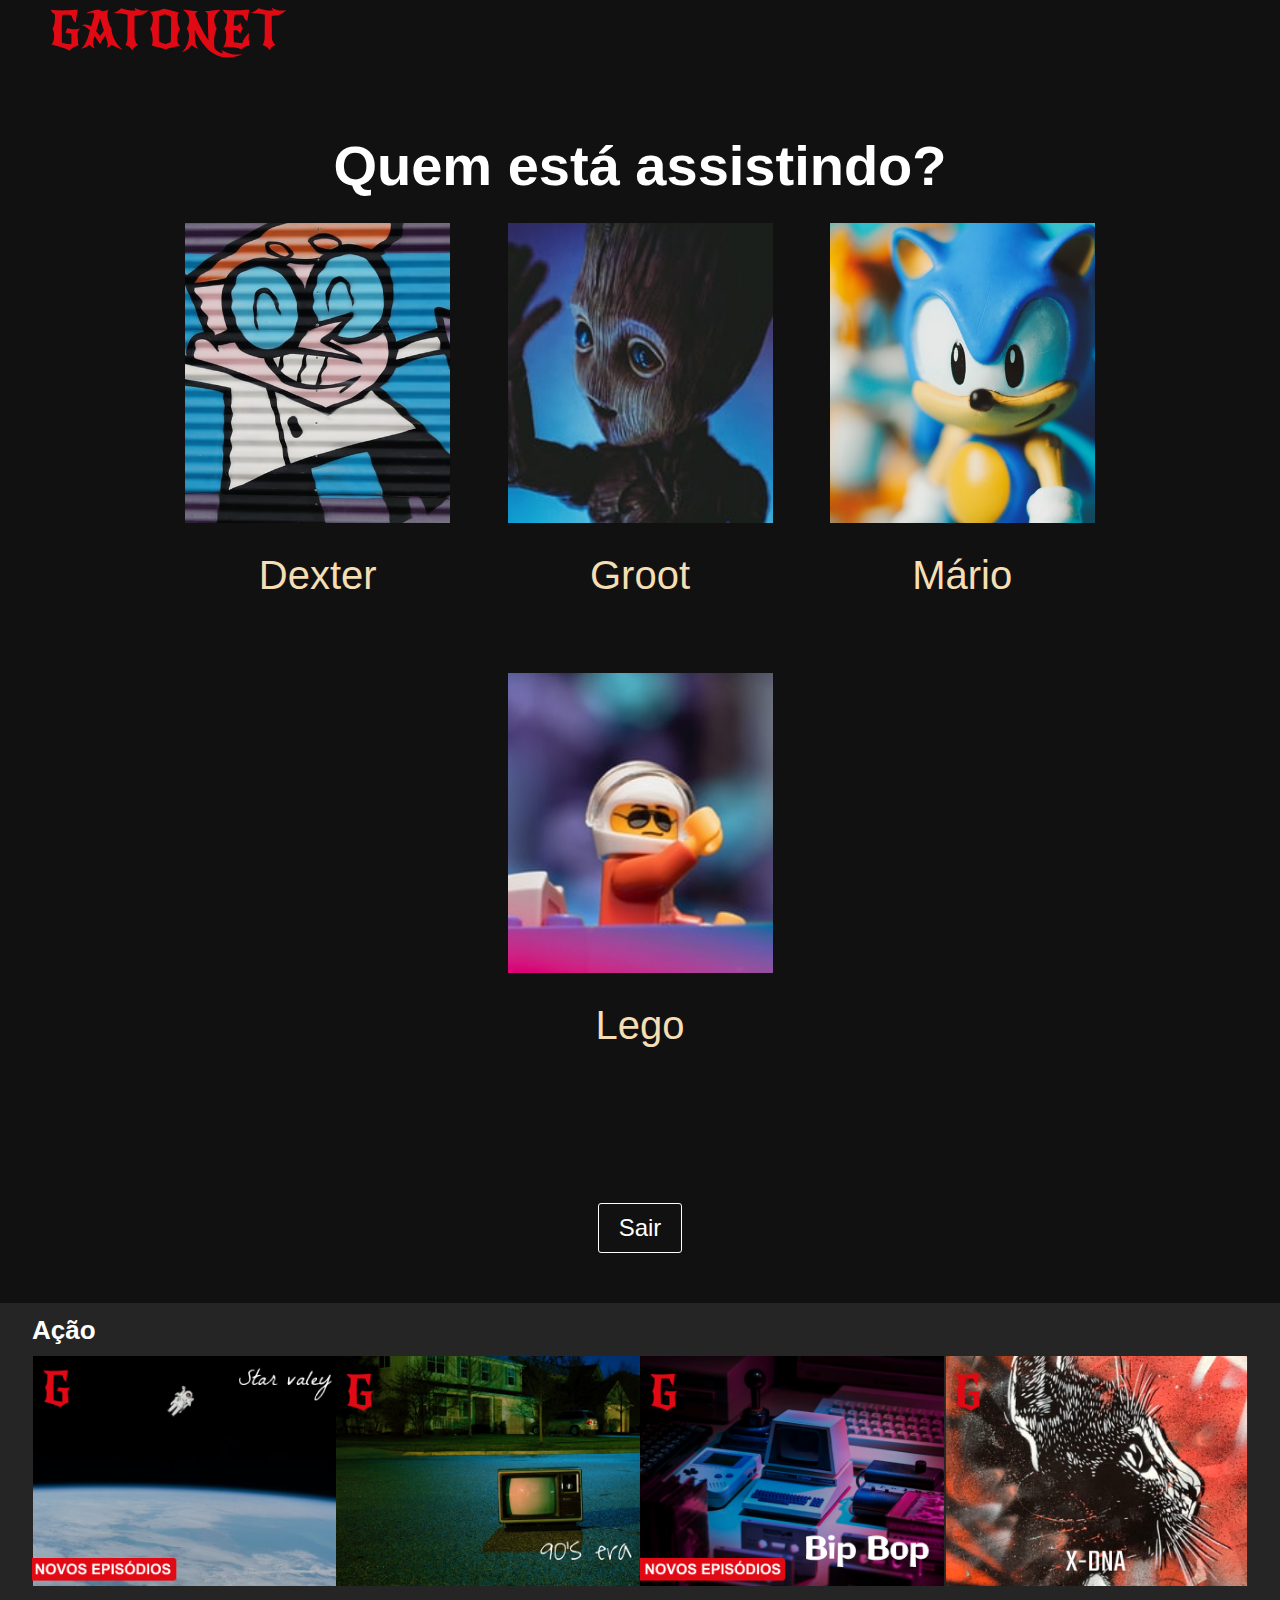
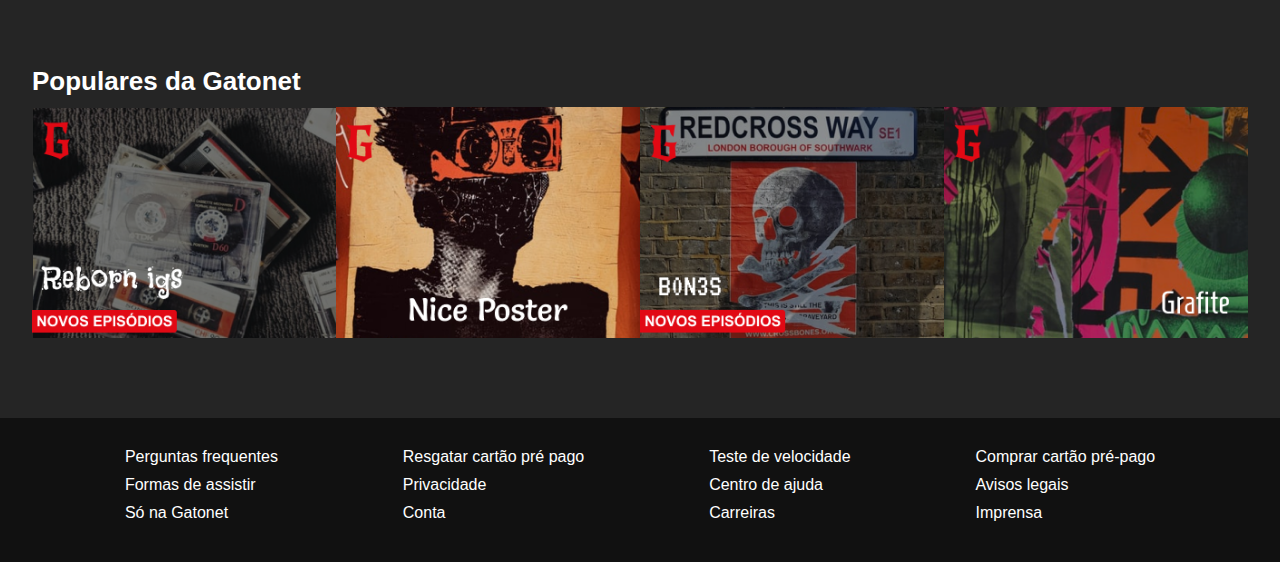
==== commit 7b21c277: "Update catalogo-login.html" ====
--- a/catalogo-login.html
+++ b/catalogo-login.html
@@ -1,5 +1,5 @@
-<!DOCTYPE html>
-<html lang="pt-br">
+<!DOCTYPE index<html lang="pt-br">
+
 
 <head>
   <meta charset="UTF-8">
@@ -9,16 +9,16 @@
   <meta name="description" content="Séries e filmes para toda a família gratuito! Venha para a Gatonet e...">
   <meta name="keyworlds" content="Gatonet, séries grátis, grátis, netflix, barato">
   <link rel="shortcut icon" href="image/G.svg" type="image/svg">
-  <link rel="stylesheet" href="style/style2.css">
+  <link rel="stylesheet" href="style/style.css">
   <title>GATONET</title>
 </head>
 
 <body>
   <section id="content">
-    <input type="radio" name="profile" id="select-profile0" class="choose-user">
+    <input type="radio" name="profile" id="select-profile0" class="choose-user" checked>
     <input type="radio" name="profile" id="select-profile1" class="choose-user">
     <input type="radio" name="profile" id="select-profile2" class="choose-user">
-    <input type="radio" name="profile" id="select-profile3" class="choose-user" checked>
+    <input type="radio" name="profile" id="select-profile3" class="choose-user">
     <input type="radio" name="profile" id="select-profile4" class="choose-user">
     <input type="checkbox" id="nav-phone" class="choose-user">
     <section id="loading-painel">
@@ -36,6 +36,7 @@
             <a href="manutencao-catalogo.html" class="navigation-button">Filmes</a>
             <a href="manutencao-catalogo.html" class="navigation-button">Mais recentes</a>
             <a href="manutencao-catalogo.html" class="navigation-button">Minha lista</a>
+            <a href="index.html" class="buttons-phone" style="border: solid 1px white; border-radius: 3px; padding: 3px 6px;">Sair</a>
           </div>
         </div>
         <div id="grid-nav2">
@@ -112,7 +113,6 @@
             <a href="manutencao-catalogo.html" class="buttons-phone">Filmes</a>
             <a href="manutencao-catalogo.html" class="buttons-phone">Mais recentes</a>
             <a href="manutencao-catalogo.html" class="buttons-phone">Minha lista</a>
-            <a href="index.html" class="buttons-phone" style="border: solid 1px white; border-radius: 3px; padding: 3px 6px;">Sair</a>
           </div>
         </div>
       </div>
--- a/style/style.css
+++ b/style/style.css
@@ -0,0 +1,834 @@
+* {
+  margin: 0;
+  padding: 0;
+
+  font-family: Arial, Helvetica, sans-serif;
+  list-style: none;
+  text-decoration: none;
+
+  /* transition: 0.6s; */
+}
+body {
+  background-color: #252525;
+}
+
+footer {
+  padding: 30px 0;
+  height: fit-content;
+  width: 100%;
+  background-color: #111;
+}
+
+footer section {
+  margin: auto;
+  display: flex;
+  flex-direction: row;
+  justify-content: space-evenly;
+  height: 60%;
+  width: 100%;
+}
+
+footer div {
+  display: flex;
+  flex-direction: column;
+}
+
+footer a {
+  margin: auto 0;
+  margin-bottom: 10px;
+  color: var(--color-text);
+
+  text-align: left;
+}
+
+:root {
+  --min-height: 100vh;
+  --min-width: 100%;
+  --svg-img-height: 100%;
+  --svg-img-width: 100%;
+
+  --position-some: -300%;
+
+  --color-text: white;
+  --color-background: #111;
+}
+
+#content {
+  min-height: 100vh;
+  height: fit-content;
+  min-width: var(--min-width);
+
+  background-color: #252525;
+}
+
+#content-manutencao {
+  min-height: var(--min-height);
+  height: fit-content;
+  min-width: var(--min-width);
+
+  background-position: right;
+  background-size: cover;
+  background-image: url(../image/404.jfif);
+}
+
+#loading-painel {
+  height: var(--min-height);
+  width: var(--min-width);
+  position: fixed;
+  top: var(--position-some);
+  left: 0;
+
+  opacity: 1;
+  z-index: 0;
+
+  animation-name: painel-loading;
+  animation-duration: 5s;
+  background-color: var(--color-background);
+}
+
+#select-profile {
+  min-height: var(--min-height);
+  height: fit-content;
+  width: var(--min-width);
+
+  position: absolute;
+  top: 0;
+  left: 0;
+
+  background-color: var(--color-background);
+
+  transition: 1s;
+  z-index: 10;
+}
+
+#menu-phone {
+  display: none;
+  position: absolute;
+  top: var(--position-some);
+  left: 0;
+
+  background-color: #222;
+  height: 100vh;
+  width: 100%;
+  z-index: 5;
+
+  transition: 0.6s;
+}
+
+#menu-phone0 {
+  position: absolute;
+  top: 50%;
+  left: 50%;
+  transform: translate(-50%, -50%);
+  min-height: 70%;
+  height: fit-content;
+  width: 70%;
+}
+
+#menu-phone1 {
+  margin: 30px auto;
+  height: 100%;
+  width: fit-content;
+
+  display: flex;
+  flex-direction: column;
+  justify-content: space-evenly;
+}
+
+#menu-phone2 {
+  display: flex;
+  margin: auto;
+  flex-direction: row;
+}
+
+#profile-phone {
+  margin-left: 23px;
+  min-height: 60px;
+  min-width: 60px;
+
+  overflow: hidden;
+
+  background-color: red;
+}
+
+#profile-phone ~ img {
+  display: inline-block;
+  margin-left: 10px;
+}
+
+#content-catalogo {
+  position: relative;
+  top: 0;
+  left: 0;
+  width: 100%;
+}
+
+#mask-perfil1 {
+  background-size: 200%;
+  background-position: center;
+  background-image: url(../image/perfil1.jfif);
+}
+
+#mask-perfil2 {
+  background-size: 200%;
+  background-position: center;
+  background-image: url(../image/perfil2.jfif);
+}
+
+#mask-perfil3 {
+  background-size: 200%;
+  background-position: center;
+  background-image: url(../image/perfil3.jfif);
+}
+
+#mask-perfil4 {
+  background-size: 200%;
+  background-position: center;
+  background-image: url(../image/perfil4.jfif);
+}
+
+#div-button {
+  margin-top: 50px;
+  margin-bottom: 50px;
+  display: flex;
+}
+
+#nav-bar {
+  position: absolute;
+  top: 0;
+  left: 0;
+
+  display: grid;
+  grid-template-columns: repeat(100, 1fr);
+  height: 4.6875rem;
+  width: var(--min-width);
+  background-color: var(--color-background);
+
+  transition: 0.6s;
+  z-index: 10;
+}
+
+#grid-nav0 {
+  display: grid;
+  grid-template-columns: repeat(7, 1fr);
+  grid-column-start: 5;
+  grid-column-end: 101;
+}
+
+#grid-nav1 {
+  grid-column-start: 1;
+  grid-column-end: 4;
+}
+
+#grid-nav2 {
+  grid-column-start: 5;
+  grid-column-end: 7;
+}
+
+#grid-nav3 {
+  height: 100%;
+  grid-column-start: 7;
+  grid-column-end: 8;
+}
+
+#grid-nav-responsive {
+  display: none;
+}
+
+#grid-nav-responsive label {
+  cursor: pointer;
+}
+
+#profile-menu-phone {
+  max-height: 45px;
+  max-width: 45px;
+  background-color: red;
+}
+
+#profile-image {
+  display: flex;
+  position: relative;
+  top: 50%;
+  transform: translateY(-50%);
+  margin: auto 0 auto 5%;
+}
+
+#profile-image:hover {
+  cursor: pointer;
+}
+
+#profile-image div:nth-child(2) {
+  margin: auto 0 auto 10px;
+}
+
+#profile-mask {
+  height: 45px;
+  width: 45px;
+  /* overflow: hidden; */
+
+  background-color: rgb(255, 0, 0);
+}
+#serie-sample {
+  min-height: 100vh;
+  width: 100%;
+
+  background-position: center;
+  background-size: cover;
+  background-image: url(../image/train.jpg);
+}
+/* ===== ID Manutenção ===== */
+#manut-mask {
+  height: var(--min-height);
+  width: 100%;
+
+  text-align: center;
+  background-color: rgba(0, 0, 0, 0.7);
+}
+#manut-mask section {
+  position: absolute;
+  top: 45%;
+  left: 50%;
+  transform: translate(-50%, -55%);
+  width: 950px;
+}
+#manut-mask h1 {
+  margin-top: 125px;
+  margin-bottom: 20px;
+
+  font-weight: initial;
+  font-size: 60px;
+
+  color: var(--color-text);
+}
+#manut-mask p {
+  margin-bottom: 180px;
+  font-size: 25px;
+
+  color: var(--color-text);
+}
+#manut-mask a {
+  padding: 10px 20px;
+  border: solid 1px var(--color-text);
+  border-radius: 3px;
+
+  font-size: 25px;
+
+  color: var(--color-text);
+}
+#manut-mask a:hover {
+  color: #111;
+  background-color: var(--color-text);
+}
+/* ===== class ===== */
+.home {
+  margin: auto;
+  padding-left: 50px;
+}
+
+.nav-content-phone {
+  width: fit-content;
+  margin: auto;
+}
+
+.buttons-phone {
+  margin-top: 20px;
+  display: block;
+
+  font-size: 1.75rem;
+  text-align: center;
+  color: var(--color-text);
+}
+
+.choose-user {
+  display: none;
+}
+
+.svg {
+  height: 95%;
+  width: var(--svg-img-width);
+}
+
+.logo-carregamento {
+  position: relative;
+  left: 50%;
+  transform: translate(-50%, 2.5%);
+
+  animation-name: loading;
+  animation-duration: 3.5s;
+  opacity: 1;
+}
+
+.title {
+  margin-top: 75px;
+  margin-bottom: 25px;
+
+  font-size: 3.5rem;
+
+  font-weight: bold;
+  text-align: center;
+  color: white;
+}
+
+.users {
+  width: 80%;
+  margin: auto;
+}
+
+.flex {
+  display: flex;
+  justify-content: space-evenly;
+  flex-wrap: wrap;
+}
+
+.mask-perfil {
+  height: 18.75rem;
+  width: 16.5625rem;
+  overflow: hidden;
+}
+
+.perfil {
+  transition: 0.6s;
+}
+
+.perfil:hover {
+  cursor: pointer;
+  filter: contrast(0.6);
+}
+
+.username {
+  margin-top: 30px;
+  margin-bottom: 75px;
+  font-size: 2.5rem;
+  text-align: center;
+  color: wheat;
+}
+
+.button {
+  margin: auto;
+  padding: 10px 20px;
+  border: solid 1px var(--color-text);
+  border-radius: 3px;
+
+  grid-column-start: 6;
+  grid-column-end: 9;
+
+  font-size: 1.5rem;
+  text-align: center;
+  margin-top: 30px;
+  color: var(--color-text);
+
+  transition: 0.6s;
+}
+
+.button:hover {
+  color: var(--color-background);
+  background-color: var(--color-text);
+}
+
+.menu {
+  height: 100%;
+  display: flex;
+  font-size: 1.25rem;
+  justify-content: space-evenly;
+}
+
+.menu a {
+  margin: auto 0;
+  color: var(--color-text);
+}
+
+.menu img {
+  margin: auto 0;
+  height: 50%;
+}
+
+.navigation-button {
+  transition: 0.6s;
+}
+
+.navigation-button:hover {
+  border-bottom: solid 1px var(--color-text);
+}
+
+.pelicula {
+  height: 100vh;
+  width: 100%;
+
+  position: relative;
+  top: 0;
+  left: 0;
+
+  background-color: rgba(0, 0, 0, 0.5);
+}
+
+.information-content {
+  height: fit-content;
+  width: 360px;
+
+  position: relative;
+  top: 40%;
+  left: 50px;
+  transform: translateY(-50%);
+  /* background-color: red; */
+}
+
+.information {
+  margin-bottom: 25px;
+  height: fit-content;
+  width: 290px;
+
+  line-height: 1.5;
+  position: relative;
+  top: 0;
+  left: 0;
+}
+
+.text {
+  font-size: 21px;
+  color: var(--color-text);
+}
+
+.information-buttons {
+  display: flex;
+  font-weight: bold;
+}
+
+.information-buttons span {
+  position: relative;
+  bottom: 0px;
+}
+
+.information-button-play {
+  position: relative;
+  padding: 5px 10px;
+  border-radius: 3px;
+  color: black;
+  background-color: rgba(255, 255, 255, 0.9);
+  transition: 0.6s;
+}
+.information-button-play:hover {
+  background-color: white;
+}
+
+.information-buttons img {
+  position: relative;
+  top: 50%;
+  transform: translateY(-50%);
+}
+
+.information-button-more {
+  margin-left: 20px;
+  position: relative;
+
+  color: var(--color-text);
+  padding: 5px 10px;
+  vertical-align: auto;
+  border-radius: 3px;
+  background-color: #565052ce;
+
+  transition: 0.6s;
+}
+.information-button-more:hover {
+  background-color: #565052ff;
+}
+
+.information-button-more img {
+  position: relative;
+  top: 50%;
+  transform: translateY(-50%);
+  height: 15px;
+}
+
+.catalogo {
+  margin: auto;
+  position: absolute;
+  top: 55%;
+  left: 50%;
+  transform: translateX(-50%);
+  height: 300px;
+  width: 100%;
+
+  /* background-color: red; */
+}
+.series-column {
+  margin: auto;
+  width: 100%;
+  margin-bottom: 40px;
+  display: flex;
+  flex-direction: column;
+}
+.series-column h2 {
+  margin-bottom: 10px;
+
+  font-size: 26px;
+  color: var(--color-text);
+}
+.series-column img {
+  width: 100%;
+}
+.row {
+  width: 95%;
+}
+.template {
+  transition: 0.6s;
+}
+.template:hover {
+  cursor: pointer;
+
+  transform: scale(1.05);
+
+  box-shadow: 2px 2px 20px rgba(255, 255, 255, 0.8);
+  z-index: 1;
+}
+.series-catalogo {
+  margin-bottom: px;
+  display: grid;
+  grid-template-columns: repeat(4, 1fr);
+  flex-wrap: wrap;
+  transition: 0.6s;
+}
+.classification {
+  max-height: 34px;
+  max-width: 34px;
+}
+
+.flex-row {
+  margin-top: 10px;
+  display: flex;
+  justify-content: space-evenly;
+}
+/* ===== animações ===== */
+
+#select-profile0:checked ~ #nav-bar {
+  position: absolute;
+  top: -30%;
+}
+
+#select-profile1:checked ~ #select-profile,
+#select-profile2:checked ~ #select-profile,
+#select-profile3:checked ~ #select-profile,
+#select-profile4:checked ~ #select-profile {
+  opacity: 0;
+  top: var(--position-some);
+}
+
+#nav-phone:checked ~ #menu-phone {
+  top: 0;
+}
+
+#select-profile0:checked ~ #nav-bar #grid-nav3 #profile-mask,
+#select-profile0:checked ~ #menu-phone #profile-phone {
+  opacity: 0;
+}
+#select-profile1:checked ~ #nav-bar #grid-nav3 #profile-mask,
+#select-profile1:checked ~ #menu-phone #profile-phone {
+  background-size: 90px;
+  background-position: center;
+  background-image: url(../image/perfil1.jfif);
+}
+#select-profile2:checked ~ #nav-bar #grid-nav3 #profile-mask,
+#select-profile2:checked ~ #menu-phone #profile-phone {
+  background-size: 90px;
+  background-position: center;
+  background-image: url(../image/perfil2.jfif);
+}
+#select-profile3:checked ~ #nav-bar #grid-nav3 #profile-mask,
+#select-profile3:checked ~ #menu-phone #profile-phone {
+  background-size: 90px;
+  background-position: center;
+  background-image: url(../image/perfil3.jfif);
+}
+#select-profile4:checked ~ #nav-bar #grid-nav3 #profile-mask,
+#select-profile4:checked ~ #menu-phone #profile-phone {
+  background-size: 120px;
+  background-position: center;
+  background-image: url(../image/perfil4.jfif);
+}
+
+@keyframes loading {
+  0% {
+    opacity: 0;
+  }
+  20% {
+    opacity: 1;
+  }
+  40% {
+    opacity: 0;
+  }
+  60% {
+    opacity: 1;
+  }
+  80% {
+    opacity: 0;
+  }
+  100% {
+    opacity: 1;
+  }
+}
+@keyframes painel-loading {
+  0% {
+    top: 0;
+    opacity: 1;
+    z-index: 20;
+  }
+  20% {
+    top: 0;
+    opacity: 1;
+    z-index: 20;
+  }
+  40% {
+    top: 0;
+    opacity: 1;
+    z-index: 20;
+  }
+  60% {
+    top: 0;
+    opacity: 1;
+    z-index: 20;
+  }
+  70% {
+    top: 0;
+    opacity: 1;
+    z-index: 20;
+  }
+  100% {
+    top: 0;
+    opacity: 0;
+    z-index: 20;
+  }
+}
+
+@media only screen and (max-width: 1400px) {
+  #grid-nav1 {
+    grid-column-start: 1;
+    grid-column-end: 5;
+  }
+}
+
+@media only screen and (max-width: 1200px) {
+  #menu-phone {
+    display: block;
+  }
+  #nav-bar {
+    grid-template-columns: repeat(7, 1fr);
+  }
+  #grid-nav1 {
+    grid-column-start: 1;
+    grid-column-end: 5;
+  }
+  #grid-nav0 {
+    display: none;
+  }
+  #grid-nav-responsive {
+    /* padding-right: 10px; */
+    display: block;
+    height: 100%;
+    width: 100%;
+    grid-column-start: 7;
+  }
+  #grid-nav-responsive label {
+    margin: auto;
+    align-content: center;
+  }
+  #grid-nav-responsive img {
+    width: 75px;
+  }
+}
+@media only screen and (max-width: 995px) {
+  footer a {
+    font-size: 10px;
+  }
+  #manut-mask section {
+    width: fit-content;
+  }
+  #manut-mask h1 {
+    margin-top: 120px;
+    margin-bottom: 20px;
+
+    font-size: 40px;
+  }
+  #manut-mask p {
+    margin-bottom: 165px;
+    font-size: 15px;
+
+    color: var(--color-text);
+  }
+  #manut-mask a {
+    font-size: 15px;
+
+    color: var(--color-text);
+  }
+  /* .series-column {
+
+  } */
+  .series-column h2 {
+    font-size: 16px;
+  }
+  .series-catalogo h2:nth-child(3) {
+    color: transparent;
+    background-clip: text;
+    -webkit-background-clip: text;
+    background-image: linear-gradient(white, #777, #444, white);
+  }
+  .classification {
+    display: none;
+  }
+}
+@media only screen and (max-width: 661px) {
+  .home {
+    width: fit-content;
+    padding: 0;
+  }
+  .title {
+    font-size: 2.5rem;
+  }
+  .mask-perfil {
+    height: 16.75rem;
+    width: 14.5625rem;
+  }
+  .username {
+    font-size: 1.5rem;
+  }
+  footer a {
+    transform: scale(0.7);
+  }
+}
+@media only screen and (max-width: 440px) {
+  .title {
+    font-size: 1.5rem;
+  }
+  .mask-perfil {
+    height: 14.75rem;
+    width: 12.5625rem;
+  }
+  .username {
+    font-size: 1.25rem;
+  }
+  .series-column h2 {
+    font-size: 12px;
+  }
+  .text {
+    font-size: 16px;
+  }
+  .information-content {
+    left: 0;
+    transform: scale(0.7);
+  }
+  /* .information-button-play {
+    transform: scale(0.7);
+  }
+  .information-button-more {
+    transform: scale(0.7);
+  } */
+}
+@media only screen and (max-width: 375px) {
+  .home img {
+    max-width: 150px;
+  }
+  .series-column h2 {
+    display: none;
+  }
+  .information-content {
+    width: fit-content;
+  }
+}
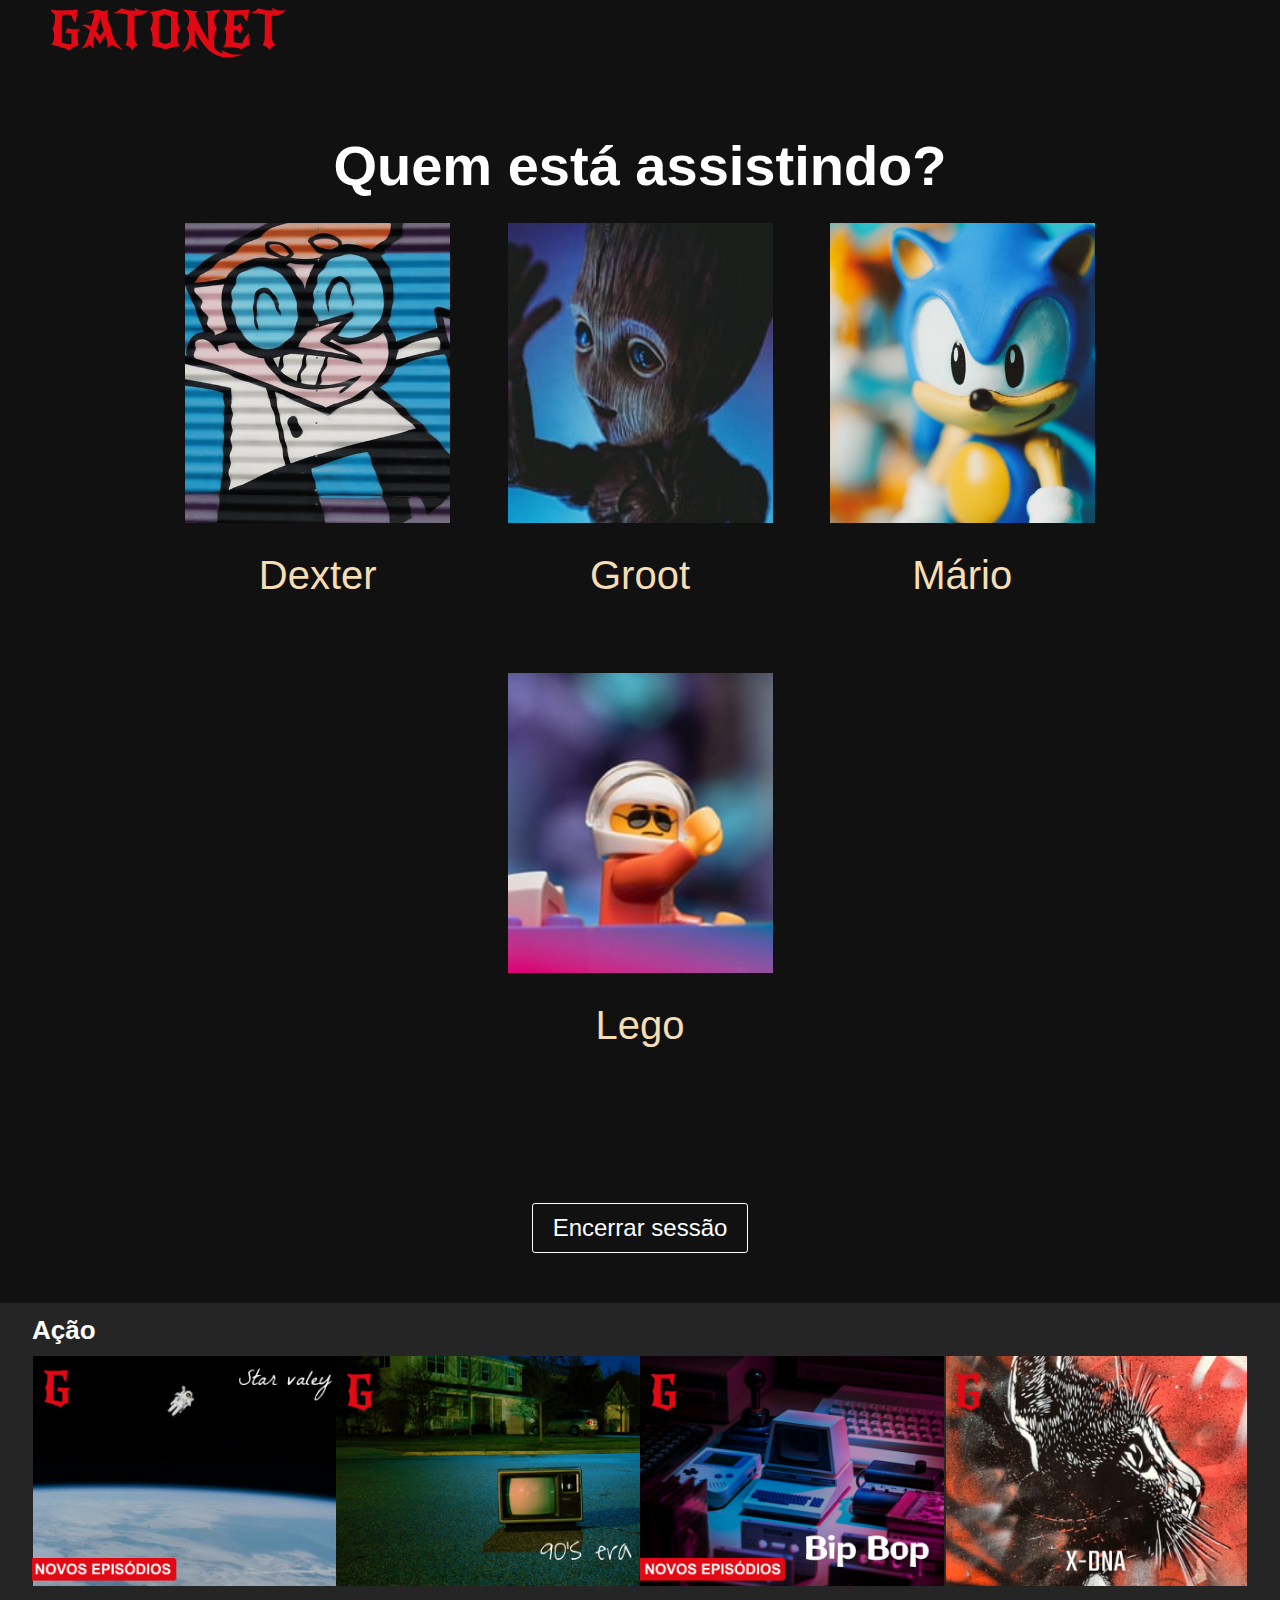
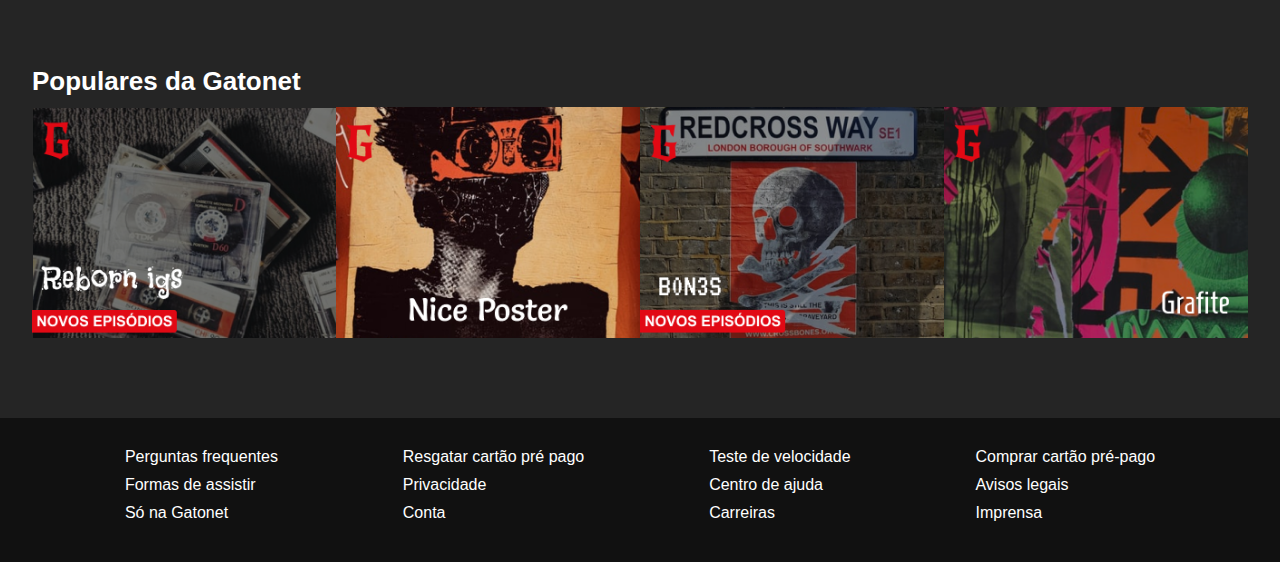
==== commit 8f4b4a98: "Update catalogo-login.html" ====
--- a/catalogo-login.html
+++ b/catalogo-login.html
@@ -94,7 +94,7 @@
           </div>
         </div>
         <div id="div-button">
-          <a href="index.html" class="button">Sair</a>
+          <a href="index.html" class="button">Encerrar sessão</a>
         </div>
       </div>
     </section>
@@ -113,6 +113,8 @@
             <a href="manutencao-catalogo.html" class="buttons-phone">Filmes</a>
             <a href="manutencao-catalogo.html" class="buttons-phone">Mais recentes</a>
             <a href="manutencao-catalogo.html" class="buttons-phone">Minha lista</a>
+            <a href="index.html" class="buttons-phone" style="border: solid 1px white; border-radius: 3px; padding: 3px 6px;">Sair</a>
+
           </div>
         </div>
       </div>
